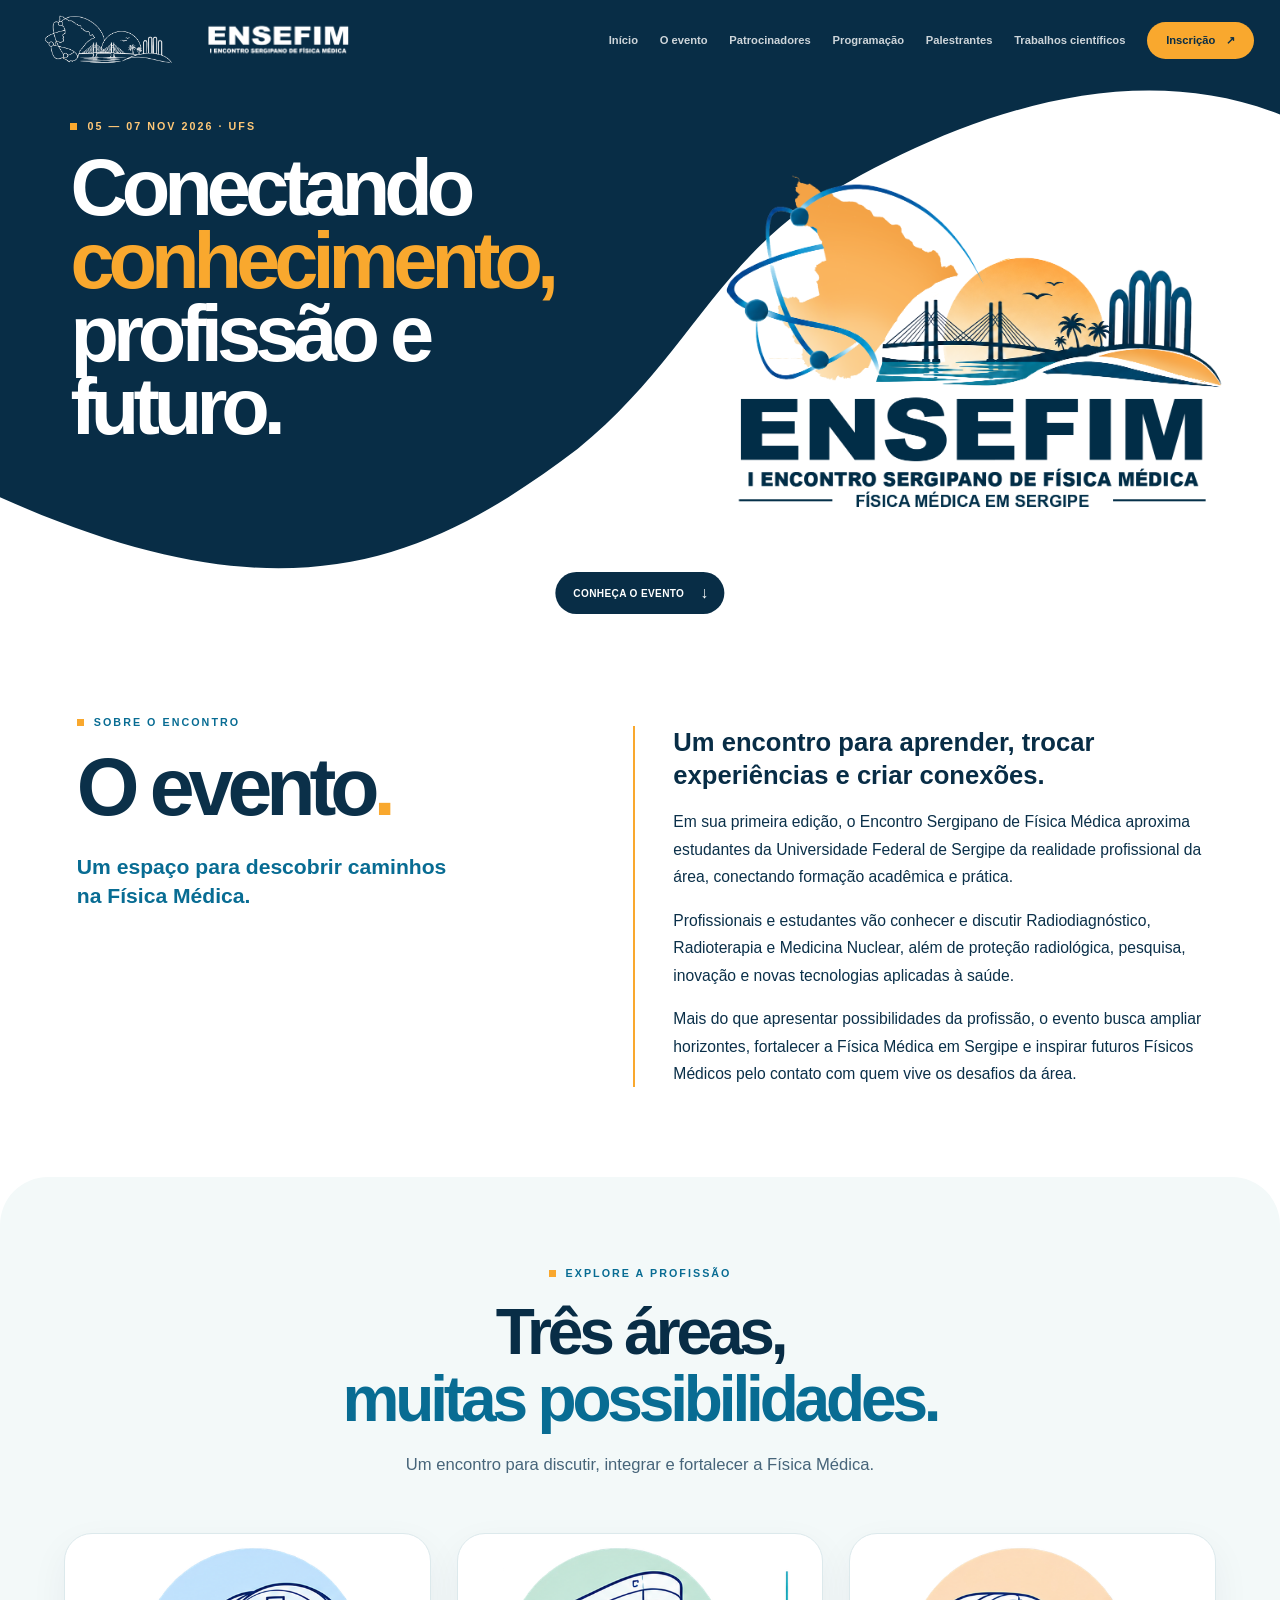
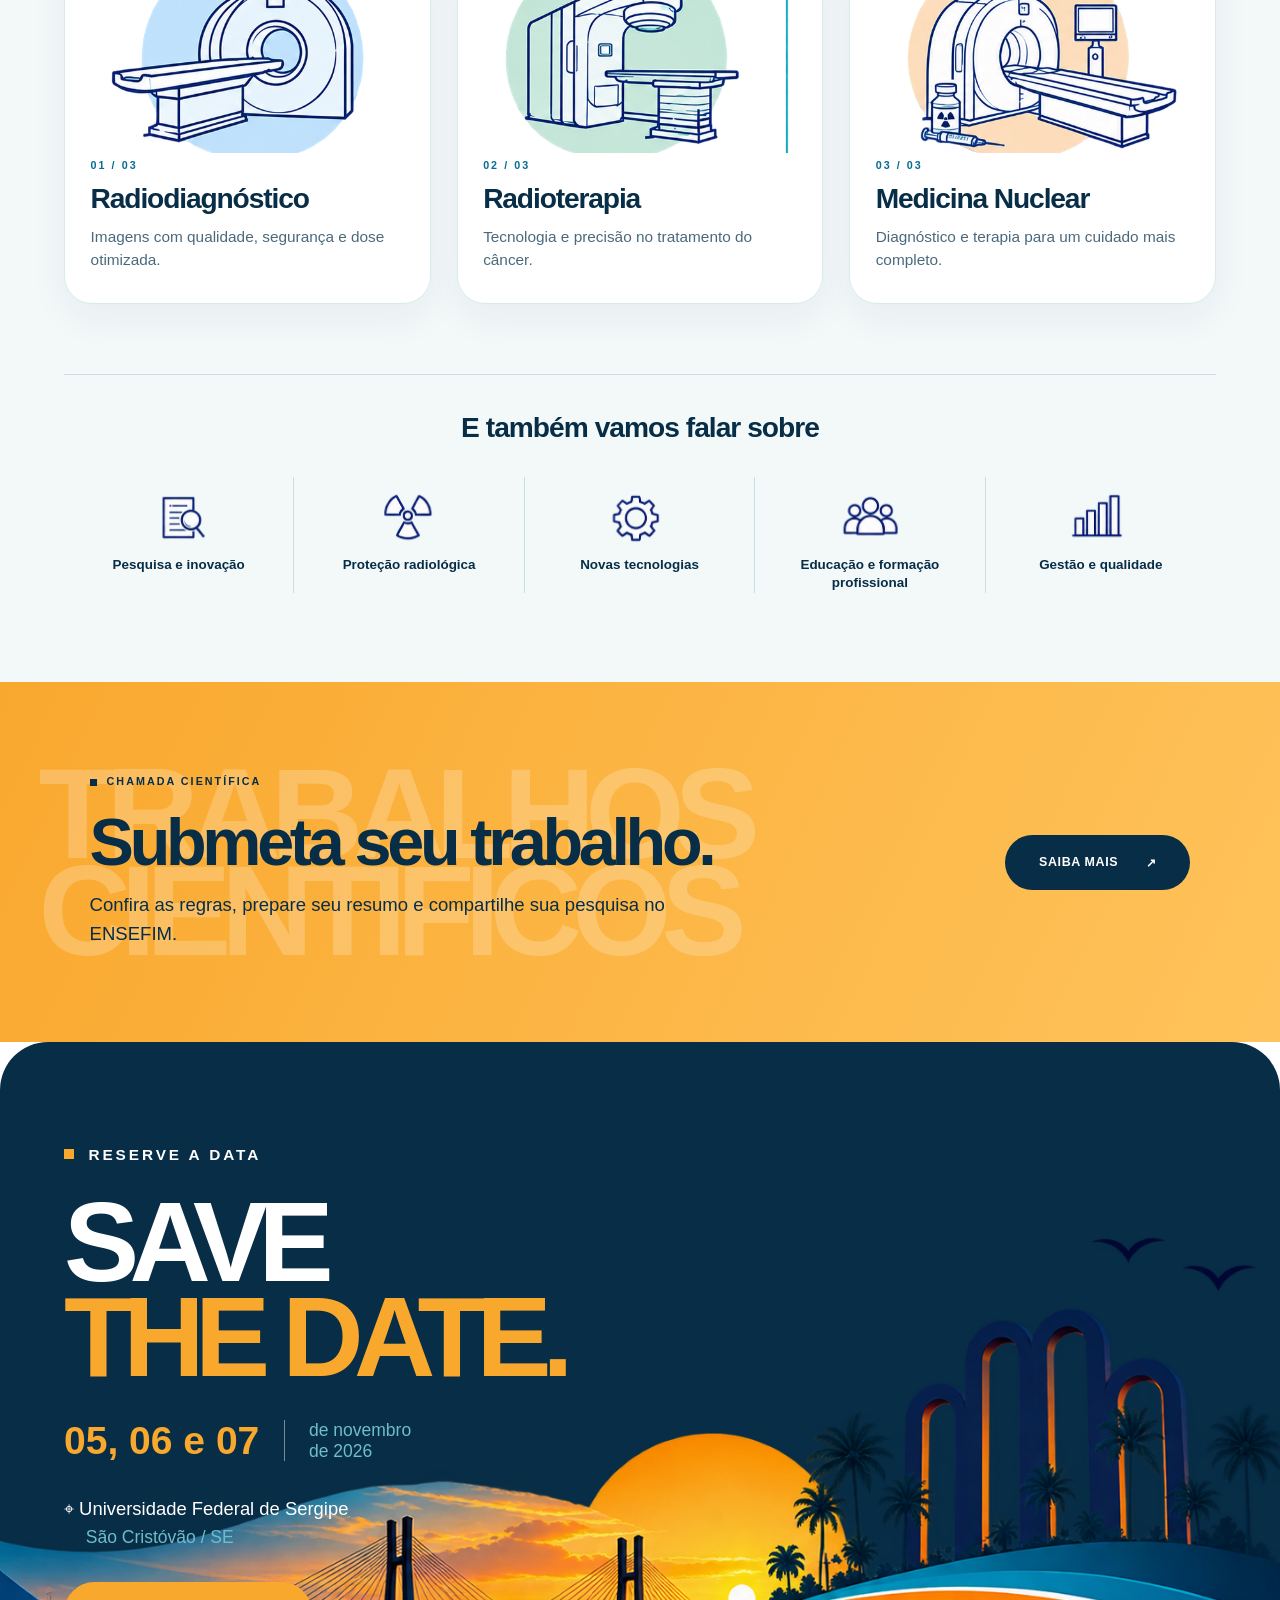
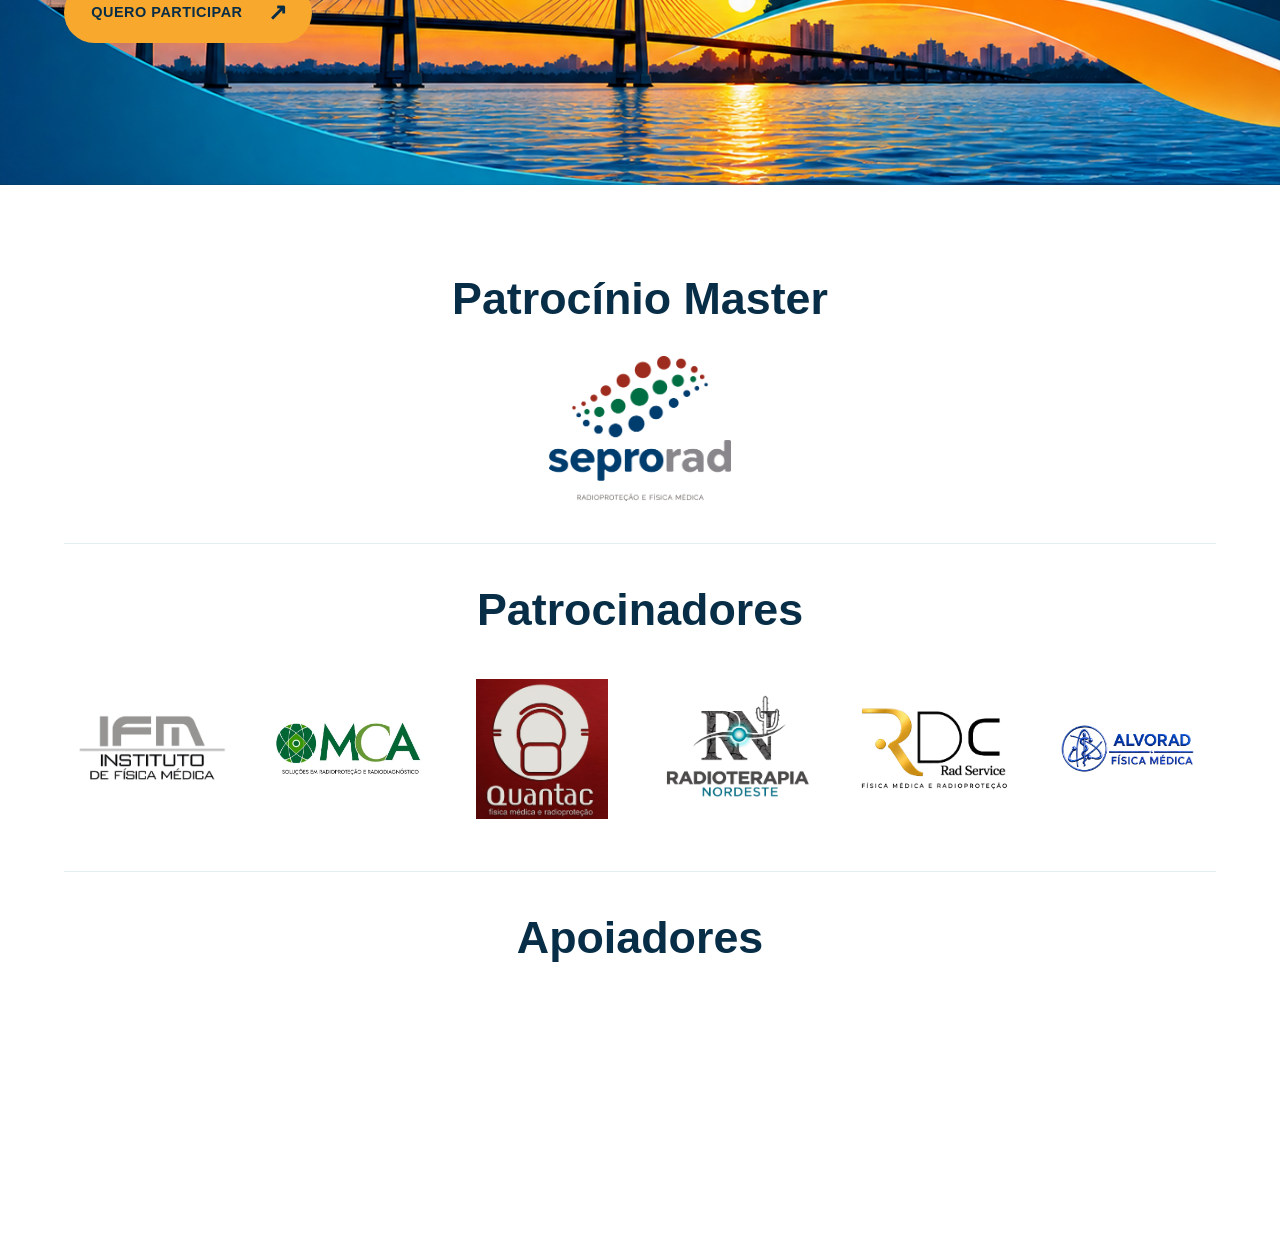
==== index.html @ 68a031a6 "Exibe os seis patrocinadores na mesma linha no desktop" ====
<!doctype html>
<html lang="pt-BR">
  <head>
    <meta charset="UTF-8" />
    <meta http-equiv="Content-Security-Policy" content="default-src 'none'; script-src 'self'; style-src 'self' https://fonts.googleapis.com; font-src https://fonts.gstatic.com; img-src 'self'; connect-src 'none'; frame-src 'none'; object-src 'none'; worker-src 'none'; base-uri 'none'; form-action 'none'; upgrade-insecure-requests" />
    <meta name="referrer" content="no-referrer" />
    <meta name="viewport" content="width=device-width, initial-scale=1.0" />
    <meta name="description" content="I Encontro Sergipano de Física Médica - 05, 06 e 07 de novembro de 2026, na Universidade Federal de Sergipe." />
    <title>ENSEFIM | Encontro Sergipano de Física Médica</title>
    <link rel="preconnect" href="https://fonts.googleapis.com" />
    <link rel="preconnect" href="https://fonts.gstatic.com" crossorigin />
    <link href="https://fonts.googleapis.com/css2?family=DM+Sans:wght@400;500;600;700&family=Syne:wght@600;700;800&display=swap" rel="stylesheet" />
    <link rel="stylesheet" href="styles.css?v=20261026-6" />
  </head>
  <body>
    <header class="site-header" id="inicio">
      <a class="brand" href="#inicio" aria-label="ENSEFIM - início">
        <img class="header-fine-line" src="assets/Em%20fine%20line.png" alt="Ilustração fine line do ENSEFIM" />
        <img class="brand-wordmark" src="assets/so%20a%20letra.png" alt="ENSEFIM" />
      </a>
      <button class="menu-toggle" type="button" aria-expanded="false" aria-controls="main-nav">
        <span></span><span></span>
        <b>Menu</b>
      </button>
      <nav class="main-nav" id="main-nav" aria-label="Navegação principal">
        <a class="active" href="#inicio">Início</a>
        <a href="#evento">O evento</a>
        <a href="#patrocinadores">Patrocinadores</a>
        <a href="programacao.html">Programação</a>
        <a href="palestrantes.html">Palestrantes</a>
        <a href="trabalhos.html">Trabalhos científicos</a>
        <a class="nav-cta" href="inscricao.html">Inscrição <span>↗</span></a>
      </nav>
    </header>

    <main>
      <section class="hero" aria-labelledby="hero-title">
        <svg class="hero-curve" viewBox="0 0 1440 800" preserveAspectRatio="none" aria-hidden="true"><path d="M1440 130 C1250 55 1040 150 900 240 C800 315 760 420 650 510 C480 640 320 710 0 565 L0 800 L1440 800 Z" /></svg>
        <svg class="hero-curve-mobile" viewBox="0 0 390 790" preserveAspectRatio="none" aria-hidden="true"><path d="M390 350 C300 375 270 460 150 490 C90 505 35 485 0 455 L0 790 L390 790 Z" /></svg>
        <div class="hero-copy">
          <p class="eyebrow"><span></span> 05 — 07 NOV 2026 · UFS</p>
          <h1 id="hero-title">Conectando<br /><em>conhecimento,</em><br />profissão e<br />futuro.</h1>
        </div>
        <div class="hero-art">
          <img class="event-logo" src="assets/ENSEFIM.png?v=20260924" alt="ENSEFIM - I Encontro Sergipano de Física Médica" />
        </div>
        <a class="button hero-button" href="#evento">Conheça o evento <span>↓</span></a>
      </section>

      <section class="event-section" id="evento" aria-labelledby="event-title">
        <div class="event-intro">
          <div class="event-heading">
            <p class="eyebrow eyebrow-dark"><span></span> Sobre o encontro</p>
            <h2 id="event-title">O evento<span class="title-dot">.</span></h2>
            <p class="section-kicker">Um espaço para descobrir caminhos na Física Médica.</p>
          </div>
          <div class="event-text">
            <p class="event-lead">Um encontro para aprender, trocar experiências e criar conexões.</p>
            <p>Em sua primeira edição, o Encontro Sergipano de Física Médica aproxima estudantes da Universidade Federal de Sergipe da realidade profissional da área, conectando formação acadêmica e prática.</p>
            <p>Profissionais e estudantes vão conhecer e discutir Radiodiagnóstico, Radioterapia e Medicina Nuclear, além de proteção radiológica, pesquisa, inovação e novas tecnologias aplicadas à saúde.</p>
            <p>Mais do que apresentar possibilidades da profissão, o evento busca ampliar horizontes, fortalecer a Física Médica em Sergipe e inspirar futuros Físicos Médicos pelo contato com quem vive os desafios da área.</p>
          </div>
        </div>
      </section>

      <section class="areas-section" aria-labelledby="areas-title">
        <div class="areas-inner">
          <div class="areas-heading">
            <p class="eyebrow eyebrow-dark"><span></span> Explore a profissão</p>
            <h2 id="areas-title">Três áreas,<br /><em>muitas possibilidades.</em></h2>
            <p>Um encontro para discutir, integrar e fortalecer a Física Médica.</p>
          </div>

          <div class="area-grid">
            <article class="area-card">
              <div class="area-illustration">
                <img class="area-sprite area-sprite-diagnostico" src="assets/areas-fisica-medica.png" alt="" aria-hidden="true" />
              </div>
              <span class="area-index">01 / 03</span>
              <h3>Radiodiagnóstico</h3>
              <p>Imagens com qualidade, segurança e dose otimizada.</p>
            </article>
            <article class="area-card">
              <div class="area-illustration">
                <img class="area-sprite area-sprite-radioterapia" src="assets/areas-fisica-medica.png" alt="" aria-hidden="true" />
              </div>
              <span class="area-index">02 / 03</span>
              <h3>Radioterapia</h3>
              <p>Tecnologia e precisão no tratamento do câncer.</p>
            </article>
            <article class="area-card">
              <div class="area-illustration">
                <img class="area-sprite area-sprite-nuclear" src="assets/areas-fisica-medica.png" alt="" aria-hidden="true" />
              </div>
              <span class="area-index">03 / 03</span>
              <h3>Medicina Nuclear</h3>
              <p>Diagnóstico e terapia para um cuidado mais completo.</p>
            </article>
          </div>

          <div class="topics">
            <h3>E também vamos falar sobre</h3>
            <div class="topic-grid">
              <div class="topic"><span class="topic-icon topic-icon-pesquisa" aria-hidden="true"></span><span>Pesquisa e inovação</span></div>
              <div class="topic"><span class="topic-icon topic-icon-protecao" aria-hidden="true"></span><span>Proteção radiológica</span></div>
              <div class="topic"><span class="topic-icon topic-icon-tecnologia" aria-hidden="true"></span><span>Novas tecnologias</span></div>
              <div class="topic"><span class="topic-icon topic-icon-educacao" aria-hidden="true"></span><span>Educação e formação profissional</span></div>
              <div class="topic"><span class="topic-icon topic-icon-gestao" aria-hidden="true"></span><span>Gestão e qualidade</span></div>
            </div>
          </div>
        </div>
      </section>
      <section class="scientific-callout" aria-labelledby="scientific-callout-title">
        <div class="scientific-callout-watermark" aria-hidden="true">Trabalhos<br />científicos</div>
        <div class="scientific-callout-copy">
          <p class="eyebrow scientific-callout-eyebrow"><span></span> Chamada científica</p>
          <h2 id="scientific-callout-title">Submeta seu trabalho.</h2>
          <p>Confira as regras, prepare seu resumo e compartilhe sua pesquisa no ENSEFIM.</p>
        </div>
        <a class="scientific-callout-button" href="trabalhos.html">Saiba mais <span aria-hidden="true">↗</span></a>
      </section>
      <section class="date-section" id="euvou" aria-labelledby="date-title">
        <div class="date-art" aria-hidden="true"></div>
        <div class="date-content">
          <p class="eyebrow"><span></span> Reserve a data</p>
          <h2 id="date-title">Save<br /><em>the date.</em></h2>
          <div class="date-detail"><strong>05, 06 e 07</strong><span>de novembro<br />de 2026</span></div>
          <p class="location">⌖ Universidade Federal de Sergipe<br /><small>São Cristóvão / SE</small></p>
          <a class="button button-orange" href="https://forms.gle/k4BXZEJYcxLFcaDc6" target="_blank" rel="noopener noreferrer" aria-label="Quero participar — abrir formulário de inscrição em nova aba">Quero participar <span aria-hidden="true">↗</span></a>
        </div>
      </section>

      <section class="visual-footer" aria-label="Paisagem de Sergipe do evento">
        <img src="assets/rodape.png" alt="Paisagem de Sergipe com ponte, água e monumentos" />
      </section>

      <section class="coming-section" id="proximas-areas" aria-labelledby="coming-title">
        <div>
          <p class="eyebrow eyebrow-dark"><span></span> Em breve</p>
          <h2 id="coming-title">Mais encontros<br /><em>estão a caminho.</em></h2>
        </div>
        <div class="coming-grid">
          <a href="#patrocinadores" class="coming-card"><span>02</span><strong>Patrocinadores</strong><i>↗</i></a>
          <a href="programacao.html" class="coming-card"><span>03</span><strong>Programação<br />completa</strong><i>↗</i></a>
          <a href="palestrantes.html" class="coming-card"><span>04</span><strong>Palestrantes<br />confirmados</strong><i>↗</i></a>
        </div>
      </section>
      <section class="sponsors-section" id="patrocinadores" aria-label="Patrocínio e apoio">
        <div class="sponsor-tier sponsor-tier-master">
          <h2>Patrocínio Master</h2>
          <div class="sponsor-logos sponsor-logos-master">
            <a class="sponsor-logo" href="https://www.seprorad.com.br/" target="_blank" rel="noopener noreferrer" aria-label="Seprorad — abrir site em nova aba"><img src="assets/patrocinadores/seprorad.png?v=20261026-2" alt="Seprorad" width="320" height="200" loading="lazy" /></a>
          </div>
        </div>
        <div class="sponsor-tier">
          <h2>Patrocinadores</h2>
          <div class="sponsor-logos sponsor-logos-patrons">
            <a class="sponsor-logo" href="https://www.instagram.com/ifm.med?srtk=MTR3N3ZzcHJ5NGJ1eQ==" target="_blank" rel="noopener noreferrer" aria-label="IFM — abrir Instagram em nova aba"><img src="assets/patrocinadores/ifm.png" alt="IFM — Instituto de Física Médica" width="240" height="160" loading="lazy" /></a>
            <div class="sponsor-logo"><img src="assets/patrocinadores/mca.png" alt="MCA — Soluções em Radioproteção e Radiodiagnóstico" width="240" height="160" loading="lazy" /></div>
            <a class="sponsor-logo" href="https://www.instagram.com/quantacfm/" target="_blank" rel="noopener noreferrer" aria-label="Quantac — abrir Instagram em nova aba"><img src="assets/patrocinadores/quantac.png" alt="Quantac" width="240" height="160" loading="lazy" /></a>
            <a class="sponsor-logo" href="https://www.instagram.com/radioterapianordeste?srtk=dHprbDB6ZDdiazZy" target="_blank" rel="noopener noreferrer" aria-label="Radioterapia Nordeste — abrir Instagram em nova aba"><img src="assets/patrocinadores/radioterapia-nordeste.png?v=20261026-2" alt="Radioterapia Nordeste" width="240" height="160" loading="lazy" /></a>
            <a class="sponsor-logo" href="https://www.instagram.com/rdc.radservice?srtk=bWdjZnBvYzg0eGVu" target="_blank" rel="noopener noreferrer" aria-label="RDC — abrir Instagram em nova aba"><img src="assets/patrocinadores/rdc.png?v=20261026-2" alt="RDC — Rad Service" width="240" height="160" loading="lazy" /></a>
            <a class="sponsor-logo" href="https://www.instagram.com/alvorad_qc?xtok=MWV6ZndqZHFvMXhncg==" target="_blank" rel="noopener noreferrer" aria-label="Alvorad — abrir Instagram em nova aba"><img src="assets/patrocinadores/alvorad.png" alt="Alvorad — Física Médica" width="240" height="160" loading="lazy" /></a>
          </div>
        </div>
        <div class="sponsor-tier">
          <h2>Apoiadores</h2>
          <div class="sponsor-logos sponsor-logos-supporters">
            <a class="sponsor-logo" href="https://www.instagram.com/becuries/?hl=pt" target="_blank" rel="noopener noreferrer" aria-label="Becuries — abrir Instagram em nova aba"><img src="assets/patrocinadores/becuries.png" alt="Becuries" width="240" height="160" loading="lazy" /></a>
            <a class="sponsor-logo" href="https://www.mrionline.com.br/" target="_blank" rel="noopener noreferrer" aria-label="MRI Online — abrir site em nova aba"><img src="assets/patrocinadores/mri-online.png" alt="MRI Online" width="240" height="160" loading="lazy" /></a>
            <a class="sponsor-logo" href="https://www.instagram.com/radiacaoparaleigos/" target="_blank" rel="noopener noreferrer" aria-label="Radiação para Leigos — abrir Instagram em nova aba"><img src="assets/patrocinadores/radiacao-para-leigos.png" alt="Radiação para Leigos" width="240" height="160" loading="lazy" /></a>
          </div>
        </div>
      </section>
    </main>

    <footer class="site-footer">
      <div class="footer-brand"><img class="footer-wordmark" src="assets/so%20a%20letra.png" alt="ENSEFIM" /><p>I Encontro Sergipano<br />de Física Médica</p></div>
      <img class="footer-fine-line" src="assets/Em%20fine%20line.png" alt="Ilustração fine line do ENSEFIM" />
      <p>UFS · São Cristóvão, SE<br />05 — 07 novembro 2026</p>
      <a href="#inicio" class="back-top">Voltar ao topo ↑</a>
    </footer>
    <script src="script.js?v=20261026-1"></script>
  </body>
</html>
---- styles.css ----
:root {
  --navy: #082d46;
  --navy-deep: #05283f;
  --blue: #086c93;
  --cyan: #6ebdca;
  --orange: #f9a82e;
  --ink: #0b3049;
  --display: 'Syne', sans-serif;
  --body: 'DM Sans', sans-serif;
}

* { box-sizing: border-box; }
html { scroll-behavior: smooth; }
body { margin: 0; overflow-x: hidden; color: var(--ink); background: #fff; font-family: var(--body); }
a { color: inherit; text-decoration: none; }
button { font: inherit; }

.site-header {
  align-items: center;
  background: var(--navy);
  color: #fff;
  display: flex;
  height: 80px;
  justify-content: space-between;
  padding: 0 clamp(16px, 2vw, 36px);
  position: absolute;
  top: 0;
  width: 100%;
  z-index: 10;
}
.brand { align-items: center; display: flex; flex: none; gap: 16px; }
.header-fine-line { display: block; max-height: 57px; object-fit: contain; width: clamp(110px, 17vw, 160px); }
.brand-wordmark { display: block; filter: brightness(0) invert(1); height: auto; width: clamp(125px, 16vw, 155px); }
.main-nav { align-items: center; display: flex; gap: clamp(12px, 1.7vw, 26px); }
.main-nav a { color: rgba(255,255,255,.8); font-size: .7rem; font-weight: 700; white-space: nowrap; }
.main-nav a:hover, .main-nav a.active { color: #fff; }
.main-nav .nav-cta { background: var(--orange); border-radius: 40px; color: var(--navy); padding: 12px 19px; }
.nav-cta span { margin-left: 8px; }
.menu-toggle { display: none; }

.hero {
  background: var(--navy);
  color: #fff;
  height: clamp(540px, 55vw, 760px);
  overflow: hidden;
  padding: 120px clamp(36px, 5.5vw, 100px) 0;
  position: relative;
}
.hero-curve, .hero-curve-mobile {
  color: #fff;
  height: 100%;
  inset: 0;
  pointer-events: none;
  position: absolute;
  width: 100%;
  z-index: 1;
}
.hero-curve path, .hero-curve-mobile path { fill: currentColor; }
.hero-curve-mobile { display: none; }
.hero-copy { max-width: 60%; position: relative; z-index: 3; }
.eyebrow {
  align-items: center;
  color: #ffc877;
  display: flex;
  font-size: .67rem;
  font-weight: 700;
  gap: 10px;
  letter-spacing: .19em;
  line-height: 1.25;
  margin: 0;
  text-transform: uppercase;
}
.eyebrow span { background: var(--orange); flex: none; height: 7px; width: 7px; }
.hero h1 {
  font-family: var(--display);
  font-size: clamp(3.25rem, 6.2vw, 6rem);
  font-weight: 700;
  letter-spacing: -.075em;
  line-height: .92;
  margin: 18px 0 0;
  white-space: nowrap;
}
.hero h1 em, .date-content h2 em { color: var(--orange); font-style: normal; }
.hero-art { position: absolute; right: 2%; top: 15%; width: min(44vw, 760px); z-index: 2; }
.event-logo { display: block; height: auto; width: 100%; }
.button {
  align-items: center;
  border-radius: 50px;
  display: inline-flex;
  font-size: .76rem;
  font-weight: 700;
  gap: 24px;
  letter-spacing: .035em;
  padding: 16px 20px 16px 24px;
  text-transform: uppercase;
  transition: transform .2s, background .2s;
  white-space: nowrap;
}
.button span { font-size: 1rem; line-height: 1; }
.button:hover { transform: translateY(-3px); }
.hero-button {
  background: var(--navy);
  bottom: clamp(55px, 6vw, 78px);
  color: #fff;
  left: 50%;
  position: absolute;
  transform: translateX(-50%);
  z-index: 4;
}
.hero-button:hover { transform: translate(-50%, -3px); }

.event-section {
  background: #fff;
  display: grid;
  gap: clamp(40px, 5vw, 75px);
  grid-template-columns: minmax(245px, 36%) minmax(0, 1fr);
  height: 265px;
  margin-top: -60px;
  overflow: visible;
  padding: 20px clamp(24px, 3vw, 60px) 0 clamp(24px, 6.7vw, 110px);
  position: relative;
  z-index: 2;
}
.section-number, .section-decoration { display: none; }
.section-intro, .event-text { position: relative; z-index: 2; }
.eyebrow-dark { color: var(--blue); }
.event-section h2 {
  font-family: var(--display);
  font-size: clamp(3rem, 5.3vw, 5.2rem);
  font-weight: 600;
  letter-spacing: -.075em;
  line-height: 1;
  margin: 26px 0 21px;
  white-space: nowrap;
}
.section-kicker { color: var(--blue); font-size: 1rem; font-weight: 600; line-height: 1.2; margin: 0; }
.event-text { font-size: .875rem; line-height: 1.6; }
.event-text p { margin: 0 0 18px; }
.event-wave {
  height: 350px;
  left: 0;
  pointer-events: none;
  position: absolute;
  top: 100%;
  width: 100%;
  z-index: 0;
}
.event-wave path { fill: #fff; }

.date-section {
  background: var(--navy);
  color: #fff;
  height: 755px;
  overflow: hidden;
  position: relative;
  z-index: 1;
}
.date-art {
  background: url('assets/rodape.png') center bottom / 100% auto no-repeat;
  inset: 0;
  pointer-events: none;
  position: absolute;
  z-index: 0;
}
.date-content { padding: 200px 0 0 clamp(24px, 2.7vw, 50px); position: relative; z-index: 1; }
.date-content .eyebrow { color: #fff; }
.date-content h2 {
  font-family: var(--display);
  font-size: clamp(4.3rem, 8.8vw, 8rem);
  font-weight: 700;
  letter-spacing: -.085em;
  line-height: .84;
  margin: 22px 0 35px;
  text-transform: uppercase;
}
.date-detail { align-items: center; display: flex; gap: 17px; }
.date-detail strong { color: var(--orange); font-family: var(--display); font-size: 1.7rem; line-height: 1; }
.date-detail span { border-left: 1px solid rgba(255,255,255,.45); color: var(--cyan); font-size: .76rem; line-height: 1.15; padding-left: 17px; }
.location { font-size: .8rem; line-height: 1.5; margin: 24px 0 22px; }
.location small { color: var(--cyan); font-size: .76rem; padding-left: 15px; }
.button-orange { background: var(--orange); color: var(--navy); font-size: .7rem; padding: 15px 19px 15px 22px; }
.visual-footer, .coming-section, .site-footer { display: none; }
#patrocinadores { display: block; padding: 64px clamp(24px, 5vw, 80px); scroll-margin-top: 90px; }
#patrocinadores h2 { color: var(--navy); font-family: var(--display); font-size: clamp(1.6rem, 4vw, 2.8rem); margin: 0; }
.sponsors-section { background: #fff; text-align: center; }
.sponsor-tier { max-width: 1200px; margin: 0 auto; padding: 40px 0; }
.sponsor-tier + .sponsor-tier { border-top: 1px solid #e2eef0; }
.sponsor-logos { display: flex; flex-wrap: wrap; align-items: center; justify-content: center; gap: 24px 32px; margin-top: 32px; }
.sponsor-logo { display: flex; align-items: center; justify-content: center; width: 190px; min-height: 150px; padding: 12px; border-radius: 12px; }
a.sponsor-logo { transition: transform .2s ease, box-shadow .2s ease; }
a.sponsor-logo:hover { transform: translateY(-4px); box-shadow: 0 8px 28px rgba(0, 59, 88, .1); }
a.sponsor-logo:focus-visible { outline: 3px solid var(--orange); outline-offset: 5px; }
.sponsor-logo img { display: block; width: auto; height: auto; max-width: 100%; max-height: 140px; object-fit: contain; }
.sponsor-logos-patrons { display: grid; grid-template-columns: repeat(6, minmax(0, 1fr)); gap: 20px; }
.sponsor-logos-patrons .sponsor-logo { width: 100%; }
@media (min-width: 601px) and (max-width: 900px) {
  .sponsor-logos-patrons { grid-template-columns: repeat(3, minmax(0, 1fr)); }
}
.sponsor-tier-master { padding: 24px 0 30px; }
.sponsor-logos-master { margin-top: 20px; }
.sponsor-logos-master .sponsor-logo { width: 220px; min-height: 120px; }
.sponsor-logos-master img { max-height: 145px; }
@media (max-width: 600px) {
  .sponsor-tier { padding: 30px 0; }
  .sponsor-logos { gap: 20px 16px; margin-top: 24px; }
  .sponsor-logos-patrons { grid-template-columns: repeat(2, minmax(0, 1fr)); }
  .sponsor-logo { width: calc(50% - 8px); min-height: 110px; padding: 8px; }
  .sponsor-logo img { max-height: 110px; }
  .sponsor-logos-master .sponsor-logo { width: min(100%, 200px); }
  .sponsor-logos-master img { max-height: 130px; }
}

@media (max-width: 820px) {
  .site-header { height: 74px; padding: 0 24px; }
  .header-fine-line { display: none; }
  .brand-wordmark { width: 150px; }
  .menu-toggle {
    align-items: center;
    background: none;
    border: 0;
    color: #fff;
    display: flex;
    flex-direction: column;
    font-size: .62rem;
    gap: 3px;
    letter-spacing: .1em;
    text-transform: uppercase;
  }
  .menu-toggle span { background: #fff; height: 2px; width: 21px; }
  .main-nav {
    background: var(--navy);
    display: none;
    flex-direction: column;
    gap: 25px;
    left: 0;
    padding: 30px 24px 35px;
    position: absolute;
    top: 74px;
    width: 100%;
  }
  .main-nav.is-open { display: flex; }
  .hero { height: 620px; padding: 125px 5vw 0; }
  .hero h1 { font-size: clamp(2.8rem, 6.7vw, 4.8rem); }
  .hero-art { top: 25%; width: 47%; }
  .event-section {
    display: block;
    height: auto;
    margin-top: -35px;
    padding: 55px 24px 90px;
  }
  .event-text { font-size: .94rem; line-height: 1.6; margin-top: 35px; }
  .event-wave { display: none; }
  .date-section { height: 760px; }
  .date-content { padding: 70px 24px 0; }
  .date-content h2 { font-size: clamp(4.2rem, 11vw, 6rem); }
  .date-art { background-size: auto 60%; }
}

@media (max-width: 600px) {
  .hero { height: 790px; padding: 115px 24px 0; }
  .hero-curve { display: none; }
  .hero-curve-mobile { display: block; }
  .hero-copy { max-width: 100%; }
  .hero h1 { font-size: clamp(2.35rem, 9vw, 3.6rem); white-space: normal; }
  .hero-art {
    left: 0;
    right: 0;
    top: 55%;
    transform: scale(.8);
    transform-origin: center top;
    width: 100%;
  }
  .event-logo { margin: auto; width: 75vw; }
  .hero-button { bottom: 32px; }
  .event-section { padding-top: 55px; }
  .event-section h2 { white-space: normal; }
  .date-section { height: 720px; }
  .date-art { background-size: auto 48%; }
  .date-content h2 { font-size: clamp(4rem, 17vw, 6rem); }
}
.hero-button {
  bottom: clamp(68px, 8.8vw, 90px);
  font-size: .63rem;
  gap: 16px;
  padding: 13px 16px 13px 18px;
}
.button-orange {
  font-size: .63rem;
  gap: 18px;
  padding: 13px 17px 13px 19px;
}
@media (max-width: 600px) {
  .hero-button { bottom: 32px; }
}
/* Keep the final landscape and white wave proportional on wide screens. */
@media (min-width: 821px) {
  .event-wave { height: 39.3vw; }
  .date-section { height: max(755px, 84.7vw); }
}
@media (min-width: 821px) {
  .date-content { padding-top: 22.45vw; padding-left: 2.7vw; }
  .date-content .eyebrow { font-size: 1.2vw; gap: 1.12vw; }
  .date-content .eyebrow span { height: .79vw; width: .79vw; }
  .date-content h2 { font-size: 8.8vw; margin: 2.47vw 0 3.93vw; }
  .date-detail { gap: 1.9vw; }
  .date-detail strong { font-size: 3.05vw; }
  .date-detail span { font-size: 1.37vw; padding-left: 1.9vw; }
  .location { font-size: 1.44vw; margin: 2.7vw 0 2.47vw; }
  .location small { font-size: 1.37vw; padding-left: 1.7vw; }
  .button-orange { font-size: 1.13vw; gap: 2.02vw; padding: 1.46vw 1.91vw 1.46vw 2.13vw; }
  .button-orange span { font-size: 1.8vw; }
}
@media (min-width: 821px) {
  .date-content { padding-top: calc(20.8vw + 15px); }
  .date-content h2 { margin-bottom: calc(32px + .3vw); }
}
/* O encontro: texto compacto, ilustrações originais e temas do evento. */
.event-section {
  display: block;
  height: auto;
  margin-top: -65px;
  padding: clamp(72px, 6vw, 90px) clamp(24px, 6vw, 100px) clamp(70px, 7vw, 110px);
}
.event-intro {
  align-items: start;
  display: grid;
  gap: clamp(36px, 7vw, 120px);
  grid-template-columns: minmax(0, .9fr) minmax(0, 1.1fr);
  margin: 0 auto;
  max-width: 1320px;
}
.event-heading h2 {
  font-size: clamp(3.7rem, 6.3vw, 6.4rem);
  line-height: .95;
  margin: 20px 0 26px;
  white-space: normal;
}
.title-dot { color: var(--orange); }
.section-kicker {
  font-size: clamp(1.1rem, 1.65vw, 1.55rem);
  line-height: 1.4;
  max-width: 390px;
}
.event-text {
  border-left: 2px solid var(--orange);
  font-size: clamp(.98rem, 1.2vw, 1.12rem);
  line-height: 1.75;
  margin: 10px 0 0;
  padding-left: clamp(22px, 3vw, 44px);
}
.event-text p { margin: 0 0 16px; }
.event-text p:last-child { margin-bottom: 0; }
.event-lead {
  color: var(--navy);
  font-family: var(--display);
  font-size: clamp(1.3rem, 2vw, 1.9rem);
  font-weight: 700;
  line-height: 1.3;
}
.event-wave { display: none; }

.areas-section {
  background: #f3f9f9;
  border-radius: 48px 48px 0 0;
  padding: clamp(70px, 7vw, 110px) clamp(20px, 5vw, 80px) clamp(76px, 7vw, 110px);
  position: relative;
}
.areas-inner { margin: 0 auto; max-width: 1360px; }
.areas-heading { margin: 0 auto 54px; max-width: 920px; text-align: center; }
.areas-heading .eyebrow { justify-content: center; }
.areas-heading h2 {
  color: var(--navy);
  font-family: var(--display);
  font-size: clamp(2.6rem, 5vw, 5rem);
  font-weight: 700;
  letter-spacing: -.065em;
  line-height: 1.04;
  margin: 19px 0 20px;
}
.areas-heading h2 em { color: var(--blue); font-style: normal; }
.areas-heading > p:last-child {
  color: #47657a;
  font-size: clamp(.95rem, 1.3vw, 1.15rem);
  line-height: 1.6;
  margin: 0;
}
.area-grid { display: grid; gap: clamp(16px, 2vw, 28px); grid-template-columns: repeat(3, minmax(0, 1fr)); }
.area-card {
  background: #fff;
  border: 1px solid #dce9ec;
  border-radius: 28px;
  box-shadow: 0 14px 38px rgba(8, 45, 70, .055);
  min-width: 0;
  overflow: hidden;
  padding: 10px clamp(18px, 2vw, 30px) 32px;
}
.area-illustration { aspect-ratio: 1.5; overflow: hidden; position: relative; width: 100%; }
.area-sprite { display: block; height: auto; max-width: none; position: absolute; top: -54%; width: 330%; }
.area-sprite-diagnostico { left: 0; }
.area-sprite-radioterapia { left: -120%; }
.area-sprite-nuclear { left: -225%; }
.area-index { color: var(--blue); display: block; font-size: .67rem; font-weight: 700; letter-spacing: .19em; margin: 6px 0 12px; }
.area-card h3 {
  color: var(--navy);
  font-family: var(--display);
  font-size: clamp(1.4rem, 2.2vw, 2rem);
  letter-spacing: -.04em;
  line-height: 1.15;
  margin: 0 0 10px;
}
.area-card p { color: #4b697d; font-size: .96rem; line-height: 1.5; margin: 0; }

.topics { border-top: 1px solid #c9dee2; margin-top: 70px; padding-top: 37px; }
.topics h3 {
  color: var(--navy);
  font-family: var(--display);
  font-size: clamp(1.35rem, 2.2vw, 2rem);
  letter-spacing: -.035em;
  margin: 0 0 33px;
  text-align: center;
}
.topic-grid { display: grid; grid-template-columns: repeat(5, minmax(0, 1fr)); }
.topic {
  align-items: center;
  border-right: 1px solid #c9dee2;
  color: var(--navy);
  display: flex;
  flex-direction: column;
  font-size: .84rem;
  font-weight: 700;
  gap: 10px;
  line-height: 1.35;
  min-width: 0;
  padding: 4px 12px 0;
  text-align: center;
}
.topic:last-child { border-right: 0; }
.topic-icon {
  background-image: url('assets/areas-fisica-medica.png');
  background-repeat: no-repeat;
  background-size: 800px auto;
  display: block;
  flex: none;
  height: 65px;
  width: 84px;
}
.topic-icon-pesquisa { background-position: -46px -360px; }
.topic-icon-protecao { background-position: -192px -360px; }
.topic-icon-tecnologia { background-position: -340px -360px; }
.topic-icon-educacao {
  background-position: -491px -360px;
  height: 55px;
  margin-bottom: 10px;
}
.topic-icon-gestao { background-position: -632px -360px; }

.date-section { border-radius: 48px 48px 0 0; height: clamp(660px, 58vw, 850px); }
.date-content { padding: clamp(80px, 8vw, 135px) 0 0 clamp(24px, 5vw, 80px); }

@media (max-width: 900px) {
  .event-intro { gap: 30px; grid-template-columns: 1fr; }
  .event-text { margin-top: 0; }
  .date-section { height: 700px; }
  .date-content { padding: 80px 24px 0; }
}
@media (max-width: 760px) {
  .event-section { margin-top: -30px; padding: 65px 24px 85px; }
  .areas-section { border-radius: 30px 30px 0 0; padding: 70px 20px 78px; }
  .areas-heading { margin-bottom: 38px; }
  .area-grid { grid-template-columns: 1fr; margin: 0 auto; max-width: 480px; }
  .area-card { padding: 12px 24px 28px; }
  .area-card h3 { font-size: 1.75rem; }
  .topics { margin-top: 58px; }
  .topic-grid { gap: 22px 0; grid-template-columns: repeat(2, minmax(0, 1fr)); }
  .topic { border-right: 0; padding: 0 10px; }
  .topic:last-child { grid-column: 1 / -1; }
  .date-section { border-radius: 30px 30px 0 0; }
}
@media (max-width: 600px) {
  .event-heading h2 { font-size: clamp(3.4rem, 14vw, 4.8rem); }
  .event-text { padding-left: 20px; }
  .area-card p { font-size: .92rem; }
  .date-content { padding-top: 70px; }
}
/* Página de inscrição */
.registration-page { background: #f5f9f9; }
.registration-page .site-header { position: relative; }
.registration-hero {
  background: var(--navy);
  color: #fff;
  overflow: hidden;
  padding: clamp(72px, 7vw, 115px) clamp(24px, 6vw, 100px) clamp(100px, 10vw, 155px);
  position: relative;
}
.registration-hero::after {
  background: #f5f9f9;
  border-radius: 50% 50% 0 0;
  bottom: -80px;
  content: '';
  height: 125px;
  left: -5%;
  position: absolute;
  width: 110%;
}
.registration-hero-inner {
  align-items: center;
  display: grid;
  gap: clamp(20px, 4vw, 65px);
  grid-template-columns: minmax(0, 1.15fr) minmax(320px, .85fr);
  margin: 0 auto;
  max-width: 1300px;
}
.registration-hero h1 {
  font-family: var(--display);
  font-size: clamp(3.8rem, 7vw, 7rem);
  letter-spacing: -.075em;
  line-height: .98;
  margin: 25px 0;
}
.registration-hero h1 em { color: var(--orange); font-style: normal; }
.registration-hero-copy {
  color: #d3e4e8;
  font-size: clamp(1rem, 1.5vw, 1.22rem);
  line-height: 1.6;
  margin: 0;
  max-width: 580px;
}
.registration-hero-art {
  align-items: center;
  display: flex;
  flex-direction: column;
  justify-content: center;
  margin-left: auto;
  max-width: 590px;
  width: 100%;
}
.registration-hero-art img { display: block; height: auto; }
.registration-fine-line { max-width: none; width: 122%; }
.registration-wordmark {
  filter: brightness(0) invert(1);
  margin-top: -12px;
  transform: translateX(1.3%);
  width: 78%;
}
.registration-content {
  margin: 0 auto;
  max-width: 1320px;
  padding: 20px clamp(20px, 5vw, 70px) 100px;
  position: relative;
}
.registration-layout {
  align-items: start;
  display: grid;
  gap: clamp(24px, 3vw, 44px);
  grid-template-columns: minmax(0, 1.6fr) minmax(280px, .8fr);
}
.registration-panel,
.registration-aside {
  background: #fff;
  border: 1px solid #dce9ec;
  border-radius: 28px;
  box-shadow: 0 14px 38px rgba(8, 45, 70, .055);
}
.registration-panel { padding: clamp(28px, 4vw, 58px); }
.registration-panel h2 {
  color: var(--navy);
  font-family: var(--display);
  font-size: clamp(3.1rem, 5vw, 5.3rem);
  letter-spacing: -.07em;
  line-height: 1;
  margin: 20px 0 24px;
}
.registration-panel > p:not(.eyebrow) { color: #47657a; font-size: 1rem; line-height: 1.7; margin: 0 0 32px; }
.registration-steps { border-top: 1px solid #dce9ec; margin: 0 0 36px; }
.registration-steps > div {
  align-items: start;
  border-bottom: 1px solid #dce9ec;
  display: grid;
  gap: 18px;
  grid-template-columns: 38px 1fr;
  padding: 17px 0;
}
.registration-steps span { color: var(--blue); font-family: var(--display); font-size: 1.1rem; font-weight: 700; }
.registration-steps p { color: var(--navy); line-height: 1.5; margin: 0; }
.registration-action { background: #eaf5f4; border-radius: 22px; padding: clamp(22px, 3vw, 34px); }
.registration-badge {
  background: #d8e9e8;
  border-radius: 40px;
  color: var(--blue);
  display: inline-block;
  font-size: .65rem;
  font-weight: 700;
  letter-spacing: .13em;
  padding: 9px 14px;
  text-transform: uppercase;
}
.registration-action h3 {
  color: var(--navy);
  font-family: var(--display);
  font-size: clamp(1.45rem, 2.3vw, 2rem);
  letter-spacing: -.04em;
  line-height: 1.2;
  margin: 18px 0 10px;
}
.registration-action p { color: #47657a; line-height: 1.6; margin: 0 0 22px; }
.registration-button {
  align-items: center;
  background: var(--orange);
  border-radius: 50px;
  color: var(--navy);
  display: inline-flex;
  font-size: .78rem;
  font-weight: 700;
  gap: 20px;
  justify-content: center;
  letter-spacing: .03em;
  min-height: 50px;
  padding: 14px 22px;
  text-transform: uppercase;
}
.registration-button:hover { background: #ffc061; }
.registration-button-disabled { background: #cbd9db; color: #4b697d; cursor: default; }
.registration-aside { padding: clamp(28px, 3vw, 42px); }
.registration-detail { border-bottom: 1px solid #dce9ec; padding: 0 0 27px; margin-bottom: 27px; }
.registration-detail-label {
  color: var(--blue);
  display: block;
  font-size: .66rem;
  font-weight: 700;
  letter-spacing: .18em;
  margin-bottom: 10px;
  text-transform: uppercase;
}
.registration-detail strong {
  color: var(--navy);
  display: block;
  font-family: var(--display);
  font-size: clamp(1.2rem, 2vw, 1.8rem);
  line-height: 1.25;
}
.registration-detail p { color: #47657a; line-height: 1.5; margin: 8px 0 0; }
.registration-aside > img { display: block; height: auto; margin: 28px auto 0; max-width: 230px; width: 75%; }
.registration-back { color: var(--blue); display: inline-block; font-size: .82rem; font-weight: 700; margin-top: 34px; }
.registration-back:hover { text-decoration: underline; }

@media (max-width: 820px) {
  .registration-hero-inner { grid-template-columns: 1fr; }
  .registration-hero-art { display: none; }
  .registration-layout { grid-template-columns: 1fr; }
}
@media (max-width: 600px) {
  .registration-hero { padding: 78px 24px 100px; }
  .registration-hero h1 { font-size: clamp(3.4rem, 13vw, 5rem); }
  .registration-content { padding: 16px 18px 75px; }
  .registration-panel, .registration-aside { border-radius: 22px; }
  .registration-panel { padding: 26px 22px; }
}
/* Chamada para trabalhos científicos na página inicial */
.scientific-callout {
  align-items: center;
  background: linear-gradient(115deg, #f9a82e 0%, #ffc35b 100%);
  color: var(--navy);
  display: grid;
  gap: clamp(28px, 5vw, 80px);
  grid-template-columns: minmax(0, 1fr) auto;
  min-height: 360px;
  overflow: hidden;
  padding: clamp(58px, 7vw, 105px) clamp(24px, 7vw, 120px);
  position: relative;
}
.scientific-callout-watermark {
  color: rgba(255,255,255,.22);
  font-family: var(--display);
  font-size: clamp(4.8rem, 10vw, 10rem);
  font-weight: 700;
  left: clamp(12px, 3vw, 50px);
  letter-spacing: -.08em;
  line-height: .76;
  pointer-events: none;
  position: absolute;
  text-transform: uppercase;
  top: 50%;
  transform: translateY(-50%);
}
.scientific-callout-copy { max-width: 760px; position: relative; z-index: 1; }
.scientific-callout-eyebrow { color: var(--navy); }
.scientific-callout-eyebrow span { background: var(--navy); }
.scientific-callout h2 {
  font-family: var(--display);
  font-size: clamp(2.8rem, 5.2vw, 5.4rem);
  letter-spacing: -.065em;
  line-height: 1;
  margin: 20px 0 16px;
}
.scientific-callout-copy > p:last-child {
  font-size: clamp(1rem, 1.45vw, 1.25rem);
  line-height: 1.55;
  margin: 0;
  max-width: 620px;
}
.scientific-callout-button {
  align-items: center;
  background: var(--navy);
  border-radius: 60px;
  color: #fff;
  display: inline-flex;
  flex: none;
  font-size: .78rem;
  font-weight: 700;
  gap: 28px;
  justify-content: center;
  letter-spacing: .05em;
  min-width: 185px;
  padding: 20px 25px;
  position: relative;
  text-transform: uppercase;
  transition: transform .2s, background .2s;
  z-index: 1;
}
.scientific-callout-button:hover { background: #0c405f; transform: translateY(-3px); }

/* Página de trabalhos científicos */
.scientific-page { background: #f6f8f5; }
.scientific-page .site-header { position: relative; }
.scientific-hero {
  align-items: center;
  background: linear-gradient(125deg, #f9a82e 0%, #ffc45e 100%);
  color: var(--navy);
  display: grid;
  gap: clamp(30px, 5vw, 90px);
  grid-template-columns: minmax(0, 1.1fr) minmax(330px, .9fr);
  min-height: 570px;
  overflow: hidden;
  padding: clamp(70px, 7vw, 110px) clamp(24px, 7vw, 120px) clamp(105px, 10vw, 155px);
  position: relative;
}
.scientific-hero::after {
  background: #f6f8f5;
  border-radius: 50% 50% 0 0;
  bottom: -75px;
  content: '';
  height: 120px;
  left: -5%;
  position: absolute;
  width: 110%;
}
.scientific-eyebrow { color: var(--navy); }
.scientific-eyebrow span { background: var(--navy); }
.scientific-hero-copy { position: relative; z-index: 1; }
.scientific-hero h1 {
  font-family: var(--display);
  font-size: clamp(4rem, 7vw, 7.2rem);
  letter-spacing: -.08em;
  line-height: .88;
  margin: 27px 0 30px;
}
.scientific-hero h1 em { color: #fff; font-style: normal; }
.scientific-hero-copy > p:last-child {
  font-size: clamp(1rem, 1.5vw, 1.25rem);
  line-height: 1.6;
  margin: 0;
  max-width: 610px;
}
.scientific-hero-mark {
  color: rgba(8,45,70,.14);
  display: flex;
  flex-direction: column;
  font-family: var(--display);
  font-size: clamp(3.4rem, 6vw, 6.8rem);
  font-weight: 700;
  letter-spacing: -.08em;
  line-height: .75;
  text-align: right;
  text-transform: uppercase;
}
.scientific-hero-mark strong { color: var(--navy); font-size: .63em; line-height: 1; }
.scientific-hero-mark small { color: var(--navy); font-family: var(--body); font-size: .12em; letter-spacing: .22em; margin-top: 28px; }

.scientific-content {
  margin: 0 auto;
  max-width: 1400px;
  padding: 25px clamp(20px, 6vw, 90px) 105px;
}
.scientific-intro {
  align-items: end;
  display: grid;
  gap: clamp(35px, 7vw, 115px);
  grid-template-columns: minmax(0, 1fr) minmax(330px, .72fr);
  margin-bottom: 65px;
}
.scientific-intro h2 {
  color: var(--navy);
  font-family: var(--display);
  font-size: clamp(3.3rem, 5.7vw, 6rem);
  letter-spacing: -.07em;
  line-height: .92;
  margin: 24px 0 0;
}
.scientific-intro h2 em { color: var(--orange); font-style: normal; }
.submission-status {
  background: var(--navy);
  border-radius: 26px;
  color: #fff;
  padding: clamp(25px, 3vw, 40px);
}
.submission-status > span:first-child {
  color: var(--cyan);
  display: block;
  font-size: .68rem;
  font-weight: 700;
  letter-spacing: .16em;
  text-transform: uppercase;
}
.submission-status strong {
  color: var(--orange);
  display: block;
  font-family: var(--display);
  font-size: clamp(2.2rem, 3.8vw, 3.8rem);
  letter-spacing: -.05em;
  margin: 12px 0 8px;
}
.submission-status p { color: #d4e4e8; line-height: 1.55; margin: 0 0 22px; }
.submission-button-disabled {
  background: rgba(255,255,255,.15);
  border-radius: 50px;
  color: #fff;
  display: inline-block;
  font-size: .7rem;
  font-weight: 700;
  letter-spacing: .08em;
  padding: 14px 19px;
  text-transform: uppercase;
}
.scientific-deadlines {
  display: grid;
  gap: 1px;
  grid-template-columns: repeat(4, 1fr);
  margin-bottom: 90px;
  overflow: hidden;
}
.scientific-deadlines article {
  background: #eaf2f1;
  min-height: 190px;
  padding: clamp(22px, 2.6vw, 35px);
}
.scientific-deadlines article:first-child { border-radius: 24px 0 0 24px; }
.scientific-deadlines article:last-child { border-radius: 0 24px 24px 0; }
.scientific-deadlines time {
  color: var(--blue);
  display: block;
  font-family: var(--display);
  font-size: clamp(1.8rem, 3vw, 2.8rem);
  font-weight: 700;
  letter-spacing: -.05em;
  margin-bottom: 20px;
}
.scientific-deadlines span { color: var(--navy); font-size: .9rem; font-weight: 600; line-height: 1.45; }

.scientific-layout {
  align-items: start;
  display: grid;
  gap: clamp(35px, 6vw, 95px);
  grid-template-columns: 235px minmax(0, 1fr);
}
.scientific-index {
  border-left: 2px solid #d7e3e3;
  display: flex;
  flex-direction: column;
  padding-left: 22px;
  position: sticky;
  top: 25px;
}
.scientific-index > span {
  color: var(--blue);
  font-size: .66rem;
  font-weight: 700;
  letter-spacing: .17em;
  margin-bottom: 18px;
  text-transform: uppercase;
}
.scientific-index a {
  color: #587184;
  font-size: .82rem;
  font-weight: 600;
  line-height: 1.35;
  padding: 9px 0;
}
.scientific-index a:hover { color: var(--orange); }
.scientific-article { max-width: 900px; }
.scientific-article > section {
  border-top: 1px solid #d5e1e1;
  padding: 55px 0 70px;
  scroll-margin-top: 25px;
}
.scientific-article > section:first-child { border-top: 0; padding-top: 0; }
.scientific-section-number {
  color: var(--orange);
  display: block;
  font-size: .68rem;
  font-weight: 700;
  letter-spacing: .2em;
  margin-bottom: 17px;
}
.scientific-article h2 {
  color: var(--navy);
  font-family: var(--display);
  font-size: clamp(2rem, 3.4vw, 3.35rem);
  letter-spacing: -.055em;
  line-height: 1.08;
  margin: 0 0 28px;
}
.scientific-article > section > p {
  color: #3e5a6d;
  font-size: 1rem;
  line-height: 1.75;
  margin: 0 0 20px;
}
.modality-grid, .format-columns {
  display: grid;
  gap: 18px;
  grid-template-columns: repeat(2, minmax(0, 1fr));
  margin: 32px 0;
}
.modality-grid > article, .format-columns > article {
  background: #fff;
  border: 1px solid #dce7e7;
  border-radius: 22px;
  padding: clamp(22px, 3vw, 34px);
}
.modality-grid article > span {
  color: var(--blue);
  font-size: .62rem;
  font-weight: 700;
  letter-spacing: .16em;
  text-transform: uppercase;
}
.modality-grid h3, .format-columns h3 {
  color: var(--navy);
  font-family: var(--display);
  font-size: 1.45rem;
  letter-spacing: -.035em;
  line-height: 1.2;
  margin: 14px 0;
}
.modality-grid p { color: #526d7e; font-size: .91rem; line-height: 1.65; margin: 0; }
.scientific-note, .scientific-alert {
  align-items: start;
  background: #fff0d5;
  border-left: 4px solid var(--orange);
  border-radius: 0 18px 18px 0;
  display: grid;
  gap: 16px;
  grid-template-columns: 120px 1fr;
  margin-top: 30px;
  padding: 22px 25px;
}
.scientific-note strong, .scientific-alert strong { color: var(--navy); font-size: .8rem; text-transform: uppercase; }
.scientific-note p, .scientific-alert p { color: #4a6576; line-height: 1.6; margin: 0; }
.format-columns dl { margin: 0; }
.format-columns dl > div { border-top: 1px solid #e0e9e9; padding: 14px 0; }
.format-columns dt { color: var(--blue); font-size: .82rem; font-weight: 700; }
.format-columns dd { color: #526d7e; font-size: .88rem; line-height: 1.5; margin: 5px 0 0; }
.criteria-list {
  display: grid;
  gap: 10px;
  grid-template-columns: repeat(2, minmax(0, 1fr));
  list-style: none;
  margin: 28px 0 30px;
  padding: 0;
}
.criteria-list li {
  background: #eaf2f1;
  border-radius: 12px;
  color: var(--navy);
  font-size: .9rem;
  line-height: 1.45;
  padding: 16px 18px 16px 44px;
  position: relative;
}
.criteria-list li::before {
  color: var(--orange);
  content: '✓';
  font-weight: 700;
  left: 18px;
  position: absolute;
}
.presentation-time {
  align-items: center;
  background: var(--navy);
  border-radius: 24px;
  color: #fff;
  display: grid;
  gap: 16px;
  grid-template-columns: 1fr auto 1fr auto 1fr;
  margin: 32px 0;
  padding: clamp(25px, 4vw, 42px);
}
.presentation-time > div { align-items: center; display: flex; gap: 13px; justify-content: center; }
.presentation-time strong { color: var(--orange); font-family: var(--display); font-size: clamp(2.8rem, 5vw, 4.8rem); line-height: .8; }
.presentation-time div span { color: #d4e4e8; font-size: .76rem; line-height: 1.35; }
.presentation-time > span { color: var(--cyan); font-family: var(--display); font-size: 1.5rem; }
.scientific-final-cta {
  align-items: center;
  background: linear-gradient(120deg, #f9a82e, #ffc45e);
  border-radius: 30px;
  color: var(--navy);
  display: flex;
  gap: 35px;
  justify-content: space-between;
  margin-top: 35px;
  padding: clamp(30px, 5vw, 60px);
}
.scientific-final-cta > div > span { font-size: .68rem; font-weight: 700; letter-spacing: .15em; text-transform: uppercase; }
.scientific-final-cta h2 {
  font-family: var(--display);
  font-size: clamp(2rem, 3.8vw, 3.7rem);
  letter-spacing: -.06em;
  line-height: 1.05;
  margin: 15px 0 0;
}
.submission-button-light { background: var(--navy); flex: none; }

@media (min-width: 821px) and (max-width: 1120px) {
  .header-fine-line { display: none; }
  .main-nav { gap: 12px; }
  .main-nav a { font-size: .64rem; }
}
@media (max-width: 900px) {
  .scientific-callout { grid-template-columns: 1fr; }
  .scientific-callout-button { justify-self: start; }
  .scientific-hero { grid-template-columns: 1fr; }
  .scientific-hero-mark { display: none; }
  .scientific-intro { grid-template-columns: 1fr; }
  .scientific-layout { grid-template-columns: 1fr; }
  .scientific-index { display: none; }
}
@media (max-width: 700px) {
  .scientific-callout { min-height: 420px; padding: 65px 24px; }
  .scientific-callout-watermark { font-size: 4.5rem; }
  .scientific-callout-button { width: 100%; }
  .scientific-hero { min-height: auto; padding: 75px 24px 115px; }
  .scientific-content { padding: 20px 18px 75px; }
  .scientific-deadlines { gap: 10px; grid-template-columns: 1fr; }
  .scientific-deadlines article { min-height: auto; }
  .scientific-deadlines article:first-child,
  .scientific-deadlines article:last-child { border-radius: 18px; }
  .scientific-deadlines article { border-radius: 18px; }
  .modality-grid, .format-columns, .criteria-list { grid-template-columns: 1fr; }
  .scientific-note, .scientific-alert { grid-template-columns: 1fr; }
  .presentation-time { gap: 12px; grid-template-columns: 1fr; text-align: center; }
  .presentation-time > span { transform: rotate(90deg); }
  .scientific-final-cta { align-items: flex-start; flex-direction: column; }
}
/* Refinamento da página científica: faixa azul e cartão editorial */
.scientific-page { background: #eaf1f3; }
.scientific-page main { overflow: hidden; }
.scientific-hero {
  background:
    radial-gradient(circle at 78% 35%, rgba(8,108,147,.8), transparent 36%),
    linear-gradient(125deg, #05283f 0%, #086c93 100%);
  color: #fff;
  min-height: 590px;
  padding-bottom: 180px;
}
.scientific-hero::before {
  background: url('assets/Em%20fine%20line.png') center / contain no-repeat;
  content: '';
  height: 320px;
  opacity: .12;
  pointer-events: none;
  position: absolute;
  right: 5%;
  top: 70px;
  width: 46%;
}
.scientific-hero::after { background: #eaf1f3; }
.scientific-eyebrow { color: #ffc877; }
.scientific-eyebrow span { background: var(--orange); }
.scientific-hero h1 { color: #fff; }
.scientific-hero h1 em { color: var(--orange); }
.scientific-hero-copy > p:last-child { color: #d9e8ec; }
.scientific-hero-mark { color: rgba(255,255,255,.12); position: relative; z-index: 1; }
.scientific-hero-mark strong { color: rgba(255,255,255,.85); }
.scientific-hero-mark small { color: var(--orange); }

.scientific-content {
  background: #fff;
  border-radius: 18px;
  box-shadow: 0 25px 70px rgba(5,40,63,.18);
  margin: -132px auto 85px;
  max-width: 1500px;
  padding: clamp(34px, 5vw, 75px) clamp(25px, 6vw, 95px) 80px;
  position: relative;
  width: calc(100% - clamp(36px, 10vw, 190px));
  z-index: 3;
}
.scientific-breadcrumb {
  align-items: center;
  color: #8a9ba6;
  display: flex;
  font-size: .78rem;
  gap: 11px;
  margin: 0 0 36px;
}
.scientific-breadcrumb a:hover { color: var(--orange); }
.scientific-breadcrumb span { color: #bdc7cc; }
.scientific-intro {
  border-bottom: 1px solid #dfe8e9;
  margin-bottom: 0;
  padding-bottom: 55px;
}
.scientific-intro h2 { font-size: clamp(3rem, 5vw, 5.2rem); }
.scientific-deadlines {
  display: block;
  margin: 0 auto 65px;
  max-width: 1100px;
  overflow: visible;
  padding: 32px 0 8px;
}
.scientific-deadlines article,
.scientific-deadlines article:first-child,
.scientific-deadlines article:last-child {
  align-items: center;
  background: transparent;
  border-bottom: 1px solid #dfe8e9;
  border-radius: 0;
  display: grid;
  gap: 25px;
  grid-template-columns: 160px 1fr;
  min-height: 0;
  padding: 18px 0;
}
.scientific-deadlines time {
  color: var(--navy);
  font-size: clamp(1.6rem, 2.5vw, 2.35rem);
  margin: 0;
}
.scientific-deadlines span { font-size: 1rem; }
.scientific-layout { display: block; }
.scientific-index { display: none; }
.scientific-article { margin: 0 auto; max-width: 1100px; }
.scientific-article > section { padding: 60px 0; }
.scientific-article > section:first-child { padding-top: 35px; }
.scientific-article h2 {
  font-size: clamp(2.15rem, 3.2vw, 3.2rem);
  margin-bottom: 25px;
}
.scientific-article > section > p { font-size: 1.06rem; }
.modality-grid > article, .format-columns > article {
  background: #f5f8f8;
  box-shadow: none;
}
.scientific-note, .scientific-alert { background: #fff3dd; }
.criteria-list li { background: #f0f5f5; }
.scientific-final-cta { border-radius: 20px; }

.scientific-footer { background: var(--navy); color: #fff; }
.scientific-footer-landscape {
  background: var(--navy);
  height: clamp(280px, 33vw, 500px);
  overflow: hidden;
  position: relative;
}
.scientific-footer-landscape::after {
  background: linear-gradient(to bottom, transparent 40%, rgba(5,40,63,.95) 100%);
  content: '';
  inset: 0;
  position: absolute;
}
.scientific-footer-landscape img {
  display: block;
  height: 100%;
  object-fit: cover;
  object-position: center bottom;
  width: 100%;
}
.scientific-footer-bar {
  align-items: center;
  display: grid;
  gap: 35px;
  grid-template-columns: 1fr auto auto;
  margin: 0 auto;
  max-width: 1450px;
  padding: 32px clamp(24px, 5vw, 75px) 45px;
}
.scientific-footer-brand { align-items: center; display: flex; gap: 24px; }
.scientific-footer-brand img {
  filter: brightness(0) invert(1);
  height: auto;
  width: clamp(155px, 17vw, 235px);
}
.scientific-footer-brand p,
.scientific-footer-bar > p {
  color: #bcd3da;
  font-size: .78rem;
  line-height: 1.5;
  margin: 0;
}
.scientific-footer-bar > a {
  color: var(--orange);
  font-size: .76rem;
  font-weight: 700;
  white-space: nowrap;
}

@media (max-width: 900px) {
  .scientific-hero { min-height: 500px; padding-bottom: 125px; }
  .scientific-hero::before { height: 230px; right: -5%; top: 100px; width: 55%; }
  .scientific-content { margin-top: -75px; width: calc(100% - 32px); }
  .scientific-footer-bar { grid-template-columns: 1fr auto; }
  .scientific-footer-bar > p { display: none; }
}
@media (max-width: 700px) {
  .scientific-hero { padding-bottom: 110px; }
  .scientific-hero::before { display: none; }
  .scientific-content {
    border-radius: 18px;
    margin-bottom: 45px;
    margin-top: -60px;
    padding: 34px 22px 55px;
    width: calc(100% - 24px);
  }
  .scientific-intro { padding-bottom: 35px; }
  .scientific-deadlines { padding-top: 18px; }
  .scientific-deadlines article,
  .scientific-deadlines article:first-child,
  .scientific-deadlines article:last-child {
    gap: 7px;
    grid-template-columns: 1fr;
    padding: 18px 0;
  }
  .scientific-article > section { padding: 48px 0; }
  .scientific-footer-landscape { height: 245px; }
  .scientific-footer-bar { grid-template-columns: 1fr; }
  .scientific-footer-bar > a { justify-self: start; }
  .scientific-footer-brand { align-items: flex-start; flex-direction: column; gap: 12px; }
}
/* Página de trabalhos: conteúdo corrido em quadro branco */
.works-page { background: #edf2f3; color: var(--navy); }
.works-main { background: #edf2f3; min-height: 100vh; overflow: hidden; padding-bottom: 85px; position: relative; }
.works-backdrop {
  align-items: center;
  background: var(--navy);
  display: flex; height: 340px; justify-content: center; overflow: hidden; position: relative;
}
.works-backdrop::before {
  background-image: linear-gradient(rgba(255,255,255,.055) 1px, transparent 1px), linear-gradient(90deg, rgba(255,255,255,.055) 1px, transparent 1px);
  background-size: 42px 42px; content: ''; inset: 0; opacity: .45; position: absolute;
}
.works-backdrop::after {
  background: #edf2f3; border-radius: 50% 50% 0 0 / 100% 100% 0 0; bottom: -79px; content: ''; height: 125px; left: -5%; position: absolute; transform: rotate(1.4deg); width: 110%;
}
.works-backdrop img {
  filter: brightness(0) invert(1); max-height: 245px; opacity: .13; position: relative; transform: translateY(-20px); width: min(680px, 66vw); z-index: 1;
}
.works-paper {
  background: #fff; border-radius: 10px; box-shadow: 0 22px 60px rgba(5,40,63,.18); margin: -137px auto 0; max-width: 1500px;
  padding: clamp(38px, 4.8vw, 72px) clamp(28px, 6vw, 92px) clamp(58px, 7vw, 105px); position: relative; width: calc(100% - clamp(36px, 10vw, 190px)); z-index: 2;
}
.works-breadcrumb { align-items: center; color: #9aa5ac; display: flex; font-size: .82rem; gap: 12px; margin: 0 0 9px; }
.works-breadcrumb a { color: #9aa5ac; }
.works-breadcrumb a:hover { color: var(--orange); }
.works-breadcrumb span { color: #c5cdd1; }
.works-paper > h1 {
  color: var(--navy); font-family: 'DM Sans', sans-serif; font-size: clamp(2.35rem, 4vw, 4.1rem); font-weight: 400;
  letter-spacing: -.045em; line-height: 1.1; margin: 0 0 24px;
}
.works-paper > hr { border: 0; border-top: 1px solid #dfe5e7; margin: 0 0 clamp(38px, 5vw, 68px); }
.works-text { margin: 0 auto; max-width: 1240px; }
.works-text section { border: 0; margin: 0; padding: 0; }
.works-text section + section { margin-top: clamp(42px, 5vw, 68px); }
.works-text h2 {
  color: var(--navy); font-family: 'DM Sans', sans-serif; font-size: clamp(1.65rem, 2.3vw, 2.35rem); font-weight: 500;
  letter-spacing: -.025em; line-height: 1.2; margin: 0 0 25px;
}
.works-text p, .works-text li { color: #173e52; font-size: clamp(.98rem, 1.15vw, 1.08rem); line-height: 1.72; }
.works-text p { margin: 0 0 18px; }
.works-text ul { margin: 8px 0 26px; padding-left: 25px; }
.works-text li { margin-bottom: 9px; padding-left: 5px; }
.works-text li::marker { color: var(--orange); }
.works-result-update { color: var(--navy); background: #ffe066; padding: 2px 6px; border-radius: 4px; font-weight: 700; box-decoration-break: clone; -webkit-box-decoration-break: clone; }
.works-text strong { color: var(--navy); font-weight: 700; }
.works-form-message { border-left: 4px solid var(--orange); margin-top: 30px !important; padding: 10px 0 10px 20px; }
.works-contact { margin-top: 24px; }
.works-contact-actions { display: flex; flex-wrap: wrap; gap: 12px; }
.works-contact-actions a { display: inline-flex; align-items: center; justify-content: center; padding: 12px 18px; border-radius: 8px; font-weight: 700; text-decoration: none; text-align: center; }
.works-contact-whatsapp { background: #157a43; color: #fff; }
.works-contact-whatsapp:hover { background: #106035; }
.works-contact-email { background: var(--orange); color: var(--navy); }
.works-contact-email:hover { background: #ffc157; }
.works-contact-actions a:focus-visible { outline: 3px solid var(--navy); outline-offset: 3px; }
.works-template { margin: 24px 0 30px !important; }
.works-template a {
  align-items: center;
  background: var(--orange);
  border-radius: 999px;
  color: var(--navy);
  display: inline-flex;
  font-size: .84rem;
  font-weight: 700;
  gap: 14px;
  line-height: 1;
  padding: 14px 20px;
}
.works-template a:hover { background: #ffc157; }
.works-template span { font-size: 1.15rem; line-height: .6; }
.works-form-message a {
  color: var(--navy);
  font-weight: 700;
  text-decoration: underline;
  text-underline-offset: 3px;
}
.works-form-message a:hover { color: #bd6e00; }

@media (max-width: 900px) {
  .works-backdrop { height: 285px; }
  .works-backdrop::after { bottom: -88px; }
  .works-paper { margin-top: -100px; width: calc(100% - 32px); }
}
@media (max-width: 700px) {
  .works-main { padding-bottom: 40px; }
  .works-backdrop { height: 220px; }
  .works-backdrop img { max-height: 165px; transform: translateY(-12px); width: 90vw; }
  .works-backdrop::after { bottom: -100px; height: 125px; }
  .works-paper { border-radius: 9px; margin-top: -68px; padding: 32px 22px 58px; width: calc(100% - 24px); }
  .works-paper > hr { margin-bottom: 36px; }
  .works-text p, .works-text li { font-size: .96rem; line-height: 1.65; }
  .works-text ul { padding-left: 20px; }
}

/* Palestrantes e detalhes na própria página. */
.speakers-section { padding: clamp(60px, 7vw, 100px) clamp(24px, 6.7vw, 110px); background: #fff; scroll-margin-top: 24px; }
.speakers-heading, .speakers-grid, .speakers-note { max-width: 1240px; margin-left: auto; margin-right: auto; }
.speakers-heading h1 { font-family: var(--display); font-size: clamp(2.6rem, 5vw, 4.8rem); letter-spacing: -.065em; line-height: 1.1; margin: 20px 0 16px; }
.speakers-heading > p:last-child { color: #526d7e; line-height: 1.6; margin-bottom: 36px; }
.speakers-grid { display: grid; grid-template-columns: repeat(4, minmax(0, 1fr)); gap: 26px; }
.speaker-card { display: flex; flex-direction: column; align-items: stretch; padding: 24px; border: 1px solid #e7eeee; border-radius: 24px; background: #f4f7f7; color: var(--ink); text-align: left; cursor: pointer; transition: transform .2s, box-shadow .2s; }
.speaker-card:hover { transform: translateY(-5px); box-shadow: 0 16px 36px rgba(5,40,63,.1); }
.speaker-card:focus-visible, .speaker-close:focus-visible, .speaker-lattes:focus-visible { outline: 3px solid var(--blue); outline-offset: 5px; }
.speaker-card > img { display: block; width: 100%; height: auto; aspect-ratio: 486 / 500; object-fit: contain; margin-bottom: 24px; }
.speaker-card > strong { font-family: var(--display); font-size: clamp(1.15rem, 1.6vw, 1.5rem); line-height: 1.3; }
.speaker-profession { display: flex; gap: 10px; color: #526d7e; font-size: .9rem; line-height: 1.5; margin: 16px 0 22px; }
.speaker-profession::before { content: ''; width: 24px; height: 2px; background: var(--cyan); flex: none; margin-top: .7em; }
.speaker-card-action { margin-top: auto; display: flex; align-items: center; justify-content: space-between; gap: 12px; font-size: .78rem; font-weight: 600; }
.speaker-card-action > span { display: grid; place-items: center; flex: none; width: 46px; height: 46px; border-radius: 50%; background: var(--cyan); color: var(--navy); font-size: 1.6rem; }
.speakers-note { color: #526d7e; font-size: .9rem; margin-top: 28px; text-align: center; }
body.speaker-dialog-open { overflow: hidden; }
.speaker-dialog { width: min(1040px, calc(100% - 40px)); max-height: calc(100dvh - 48px); padding: 0; border: 0; border-radius: 24px; background: #fff; color: var(--ink); box-shadow: 0 24px 80px rgba(0,0,0,.25); }
.speaker-dialog::backdrop { background: rgba(3,20,31,.8); }
.speaker-close { position: sticky; top: 16px; z-index: 1; display: block; margin: 16px 16px 0 auto; width: 44px; height: 44px; border: 0; border-radius: 50%; background: #eaf2f3; color: var(--navy); font-size: 2rem; line-height: 1; cursor: pointer; }
.speaker-close:hover { background: var(--cyan); }
.speaker-profile { display: grid; grid-template-columns: minmax(180px, 30%) minmax(0, 1fr); gap: 36px; padding: 0 40px 40px; align-items: start; }
.speaker-photo { width: 100%; height: auto; }
.speaker-details h2 { font-family: var(--display); font-size: clamp(1.5rem, 2.8vw, 2.3rem); letter-spacing: -.04em; line-height: 1.15; margin: 16px 0 12px; }
.speaker-role { color: var(--blue); font-weight: 500; line-height: 1.5; margin: 0 0 26px; white-space: pre-line; }
.speaker-details h3 { font-size: .78rem; text-transform: uppercase; letter-spacing: .12em; margin: 0 0 12px; }
.speaker-bio p { color: #3e5a6d; line-height: 1.7; margin: 0 0 16px; }
.speaker-lattes { display: inline-flex; align-items: center; gap: 18px; background: var(--orange); color: var(--navy); padding: 14px 20px; border-radius: 30px; font-size: .88rem; font-weight: 700; margin-top: 6px; }
.speaker-lattes:hover { background: #ffc157; }
.speaker-talk { background: #edf5f6; border-left: 3px solid var(--cyan); border-radius: 0 16px 16px 0; margin-top: 28px; padding: 22px; }
.speaker-talk > p { font-size: 1.05rem; line-height: 1.5; margin: 0; }
.speaker-talk .speaker-time { color: #526d7e; font-size: .88rem; margin-top: 16px; }
.speaker-sr-only { position: absolute; width: 1px; height: 1px; padding: 0; margin: -1px; overflow: hidden; clip-path: inset(50%); white-space: nowrap; border: 0; }
@media (max-width: 1100px) {
  .speakers-grid { grid-template-columns: repeat(2, minmax(0, 1fr)); gap: 16px; }
  .speaker-card { padding: 18px; }
  .speaker-profile { gap: 24px; padding: 0 28px 32px; }
}
@media (max-width: 700px) {
  .speakers-grid { grid-template-columns: 1fr; max-width: 400px; gap: 24px; }
  .speaker-card { padding: 24px; }
  .speaker-card > strong { font-size: 1.4rem; }
  .speaker-dialog { width: calc(100% - 24px); max-height: calc(100dvh - 24px); border-radius: 18px; }
  .speaker-profile { grid-template-columns: 1fr; padding: 0 24px 28px; }
  .speaker-photo { max-width: 210px; margin: 0 auto; }
}
@media (prefers-reduced-motion: reduce) {
  html { scroll-behavior: auto; }
  .speaker-card { transition: none; }
}

.speakers-page .site-header { position: relative; }
.speakers-page main { min-height: calc(100vh - 80px); }
.speaker-placeholder { display: grid; place-items: center; width: 100%; aspect-ratio: 486 / 500; border-radius: 50%; background: #e2eef0; color: var(--blue); font-family: var(--display); font-size: clamp(3rem, 6vw, 5rem); font-weight: 700; }
.speaker-card > .speaker-placeholder { margin-bottom: 24px; }
.speaker-talk .speaker-talk-subtitle { color: #3e5a6d; font-size: .95rem; margin-top: 12px; line-height: 1.65; }
.speaker-placeholder[hidden], .speaker-photo[hidden], .speaker-talk-subtitle[hidden], .speaker-lattes[hidden] { display: none; }

.program-page .site-header { position: relative; }
.program-page main { min-height: calc(100vh - 80px); }
.program-section { max-width: 1320px; margin: 0 auto; padding: clamp(60px, 7vw, 100px) clamp(24px, 6.7vw, 110px); }
.program-heading { max-width: 720px; margin-bottom: 42px; }
.program-heading h1 { color: var(--navy); font-family: var(--display); font-size: clamp(2.8rem, 5vw, 4.8rem); letter-spacing: -.07em; line-height: 1; margin: 18px 0; }
.program-heading > p:last-child { color: #526d7e; line-height: 1.6; }
.program-days { display: grid; grid-template-columns: repeat(3, minmax(0, 1fr)); gap: 14px; margin-bottom: 18px; }
.program-day { display: flex; flex-direction: column; gap: 8px; padding: 18px 22px; border: 1px solid #dce8e9; border-radius: 16px; background: #f4f7f7; color: var(--ink); text-align: left; cursor: pointer; transition: background .2s, border-color .2s, transform .2s; }
.program-day:hover { transform: translateY(-2px); border-color: var(--cyan); }
.program-day[aria-selected="true"] { border-color: var(--blue); background: var(--navy); color: #fff; }
.program-day span { color: #5d7888; font-size: .72rem; font-weight: 700; letter-spacing: .1em; text-transform: uppercase; }
.program-day[aria-selected="true"] span { color: var(--cyan); }
.program-day strong { font-family: var(--display); font-size: 1.35rem; }
.program-day:focus-visible { outline: 3px solid var(--orange); outline-offset: 3px; }
.program-panel { min-height: 240px; padding: clamp(24px, 4vw, 42px); border: 1px solid #e7eeee; border-radius: 22px; background: #fff; box-shadow: 0 16px 45px rgba(5,40,63,.06); }
.program-panel h2 { margin: 0 0 24px; color: var(--navy); font-family: var(--display); font-size: clamp(1.2rem, 2.5vw, 1.8rem); letter-spacing: -.04em; }
.program-empty { margin: 0; padding: 28px; border-radius: 14px; background: #f4f7f7; color: #526d7e; line-height: 1.6; text-align: center; }
.program-panel[hidden] { display: none; }
.program-period { margin: -14px 0 24px; color: #526d7e; font-size: .85rem; font-weight: 600; }
.program-timeline { display: grid; gap: 16px; margin: 0; padding: 0; list-style: none; }
.program-item { display: grid; grid-template-columns: 100px minmax(0, 1fr); gap: 18px; align-items: start; }
.program-time { padding-top: 22px; color: var(--blue); font-size: .83rem; font-weight: 700; white-space: nowrap; }
.program-event { min-width: 0; padding: 22px; border: 1px solid #e7eeee; border-radius: 18px; background: #f8fafa; }
.program-event-heading { display: flex; flex-direction: column; align-items: flex-start; gap: 10px; }
.program-event h3 { margin: 0; color: var(--navy); font-family: var(--display); font-size: clamp(1.05rem, 2vw, 1.4rem); line-height: 1.35; }
.program-kind { display: inline-flex; padding: 6px 11px; border-radius: 20px; background: #e2f1f3; color: var(--blue); font-size: .67rem; font-weight: 700; letter-spacing: .08em; text-transform: uppercase; }
.program-group-label { margin: 20px 0 10px; color: #526d7e; font-size: .72rem; font-weight: 700; letter-spacing: .08em; text-transform: uppercase; }
.program-people { display: flex; flex-wrap: wrap; gap: 10px; }
.program-person { display: flex; flex: 1 1 220px; min-width: 0; align-items: center; gap: 12px; padding: 10px; border: 1px solid #e7eeee; border-radius: 14px; background: #fff; }
.program-person img { display: block; flex: none; width: 58px; height: 58px; border-radius: 50%; background: #e7f1f3; object-fit: contain; }
.program-person > span { display: grid; gap: 4px; min-width: 0; }
.program-person small { color: #68808e; font-size: .68rem; }
.program-person strong { color: var(--ink); font-size: .84rem; line-height: 1.35; }
.program-coming-soon { margin: 18px 0 0; color: #68808e; font-size: .85rem; }
.program-item-break .program-event { display: flex; align-items: center; gap: 14px; border-color: #f1d9b5; background: #fff9ef; }
.program-item-break .program-event h3 { font-size: 1.1rem; }
@media (max-width: 600px) {
  .program-section { padding: 54px 20px 72px; }
  .program-heading { margin-bottom: 30px; }
  .program-days { gap: 8px; }
  .program-day { padding: 14px 12px; }
  .program-day strong { font-size: 1.08rem; }
  .program-panel { min-height: 200px; }
  .program-empty { padding: 22px 16px; }
  .program-item { grid-template-columns: 1fr; gap: 4px; }
  .program-time { padding: 0 0 0 4px; }
  .program-event { padding: 18px; }
  .program-person { flex-basis: 100%; }
}
.speaker-dialog.speaker-dialog-fallback { display: block; position: fixed; inset: 50% auto auto 50%; z-index: 1001; max-height: calc(100vh - 48px); margin: 0; overflow: auto; transform: translate(-50%, -50%); }
body.speaker-dialog-fallback-open::before { position: fixed; inset: 0; z-index: 1000; background: rgba(3,20,31,.8); content: ''; }
.alinne-detail-overlay { display: none; position: fixed; inset: 0; z-index: 1000; overflow-y: auto; padding: 24px; background: rgba(3,20,31,.8); }
.alinne-detail-overlay:target { display: grid; place-items: center; }
.alinne-detail-surface { position: relative; width: min(1040px, 100%); max-height: calc(100vh - 48px); overflow-y: auto; border-radius: 24px; background: #fff; box-shadow: 0 24px 80px rgba(0,0,0,.25); }
.alinne-detail-surface .speaker-close { text-decoration: none; }
@media (max-width: 700px) {
  .speaker-dialog.speaker-dialog-fallback { max-height: calc(100vh - 24px); }
  .alinne-detail-overlay { padding: 12px; }
  .alinne-detail-surface { max-height: calc(100vh - 24px); border-radius: 18px; }
}
.program-person-link { width: fit-content; padding: 0; border: 0; background: transparent; color: var(--blue); font: inherit; text-align: left; cursor: pointer; }
.program-person-link strong { color: inherit; text-decoration: underline; text-decoration-color: transparent; text-underline-offset: 3px; transition: text-decoration-color .15s; }
.program-person-link:hover strong, .program-person-link:focus-visible strong { text-decoration-color: currentColor; }
.program-person-link:focus-visible { border-radius: 2px; outline: 2px solid var(--cyan); outline-offset: 3px; }

/* Agenda em linha do tempo, inspirada no exemplo de referência. */
.program-panel { min-height: 0; padding: 8px 0 32px; border: 0; border-radius: 0; background: transparent; box-shadow: none; }
.program-panel h2 { margin: 0 0 24px; }
.program-period { margin: -14px 0 24px; }
.program-timeline { position: relative; display: grid; gap: 0; }
.program-timeline::before { position: absolute; top: 8px; bottom: 30px; left: 126px; width: 2px; background: #e5e7eb; content: ''; }
.program-item { position: relative; grid-template-columns: 112px minmax(0, 1fr); gap: 32px; padding: 0 0 26px; }
.program-item::before { position: absolute; top: 3px; left: 121px; z-index: 1; width: 10px; height: 10px; border: 2px solid #fff; border-radius: 50%; background: #d8dadd; content: ''; }
.program-time { padding: 0; color: #17202a; font-size: .9rem; text-align: right; }
.program-event { padding: 0 0 0 0; border: 0; border-radius: 0; background: transparent; }
.program-event-heading { gap: 9px; }
.program-event h3 { color: #17202a; font-family: var(--body); font-size: 1.05rem; font-weight: 700; line-height: 1.4; }
.program-kind { padding: 5px 9px; background: #e8e8e8; color: #555e66; font-size: .64rem; }
.program-group-label { margin: 18px 0 8px; }
.program-people { display: grid; grid-template-columns: 1fr; gap: 12px; }
.program-person { flex: initial; padding: 0; border: 0; border-radius: 0; background: transparent; }
.program-person img { width: 50px; height: 50px; }
.program-person strong { color: var(--blue); font-size: .9rem; }
.program-item-break .program-event { display: flex; align-items: center; gap: 14px; padding: 0; border: 0; background: transparent; }
.program-item-break .program-event h3 { font-size: 1rem; }
@media (max-width: 600px) {
  .program-panel { padding-top: 0; }
  .program-timeline::before { left: 99px; }
  .program-item { grid-template-columns: 88px minmax(0, 1fr); gap: 24px; }
  .program-item::before { left: 94px; }
  .program-time { padding: 0; font-size: .74rem; }
  .program-event { padding: 0; }
  .program-people { grid-template-columns: 1fr; }
  .program-person { flex-basis: auto; }
}

/* O perfil aberto na programação mostra só foto, currículo e Lattes. */
.speaker-dialog-program-compact { width: min(760px, calc(100% - 32px)); }
.speaker-dialog-program-compact .speaker-profile { grid-template-columns: minmax(120px, 180px) minmax(0, 1fr); gap: 24px; padding: 0 28px 28px; }
.speaker-dialog-program-compact .speaker-photo { max-width: 170px; }
.speaker-dialog-program-compact .speaker-details h2 { font-size: clamp(1.35rem, 2vw, 1.8rem); margin: 8px 0; }
.speaker-dialog-program-compact .speaker-role { font-size: .9rem; margin-bottom: 16px; }
.speaker-dialog-program-compact .speaker-details h3 { margin-bottom: 8px; }
.speaker-dialog-program-compact .speaker-bio p { font-size: .88rem; line-height: 1.5; margin-bottom: 9px; }
.speaker-dialog-program-compact .speaker-lattes { padding: 10px 16px; font-size: .82rem; }
.speaker-dialog-program-compact .speaker-talk { display: none; }
@media (max-width: 700px) {
  .speaker-dialog-program-compact .speaker-profile { grid-template-columns: 1fr; gap: 16px; padding: 0 20px 22px; }
  .speaker-dialog-program-compact .speaker-photo { max-width: 140px; }
}
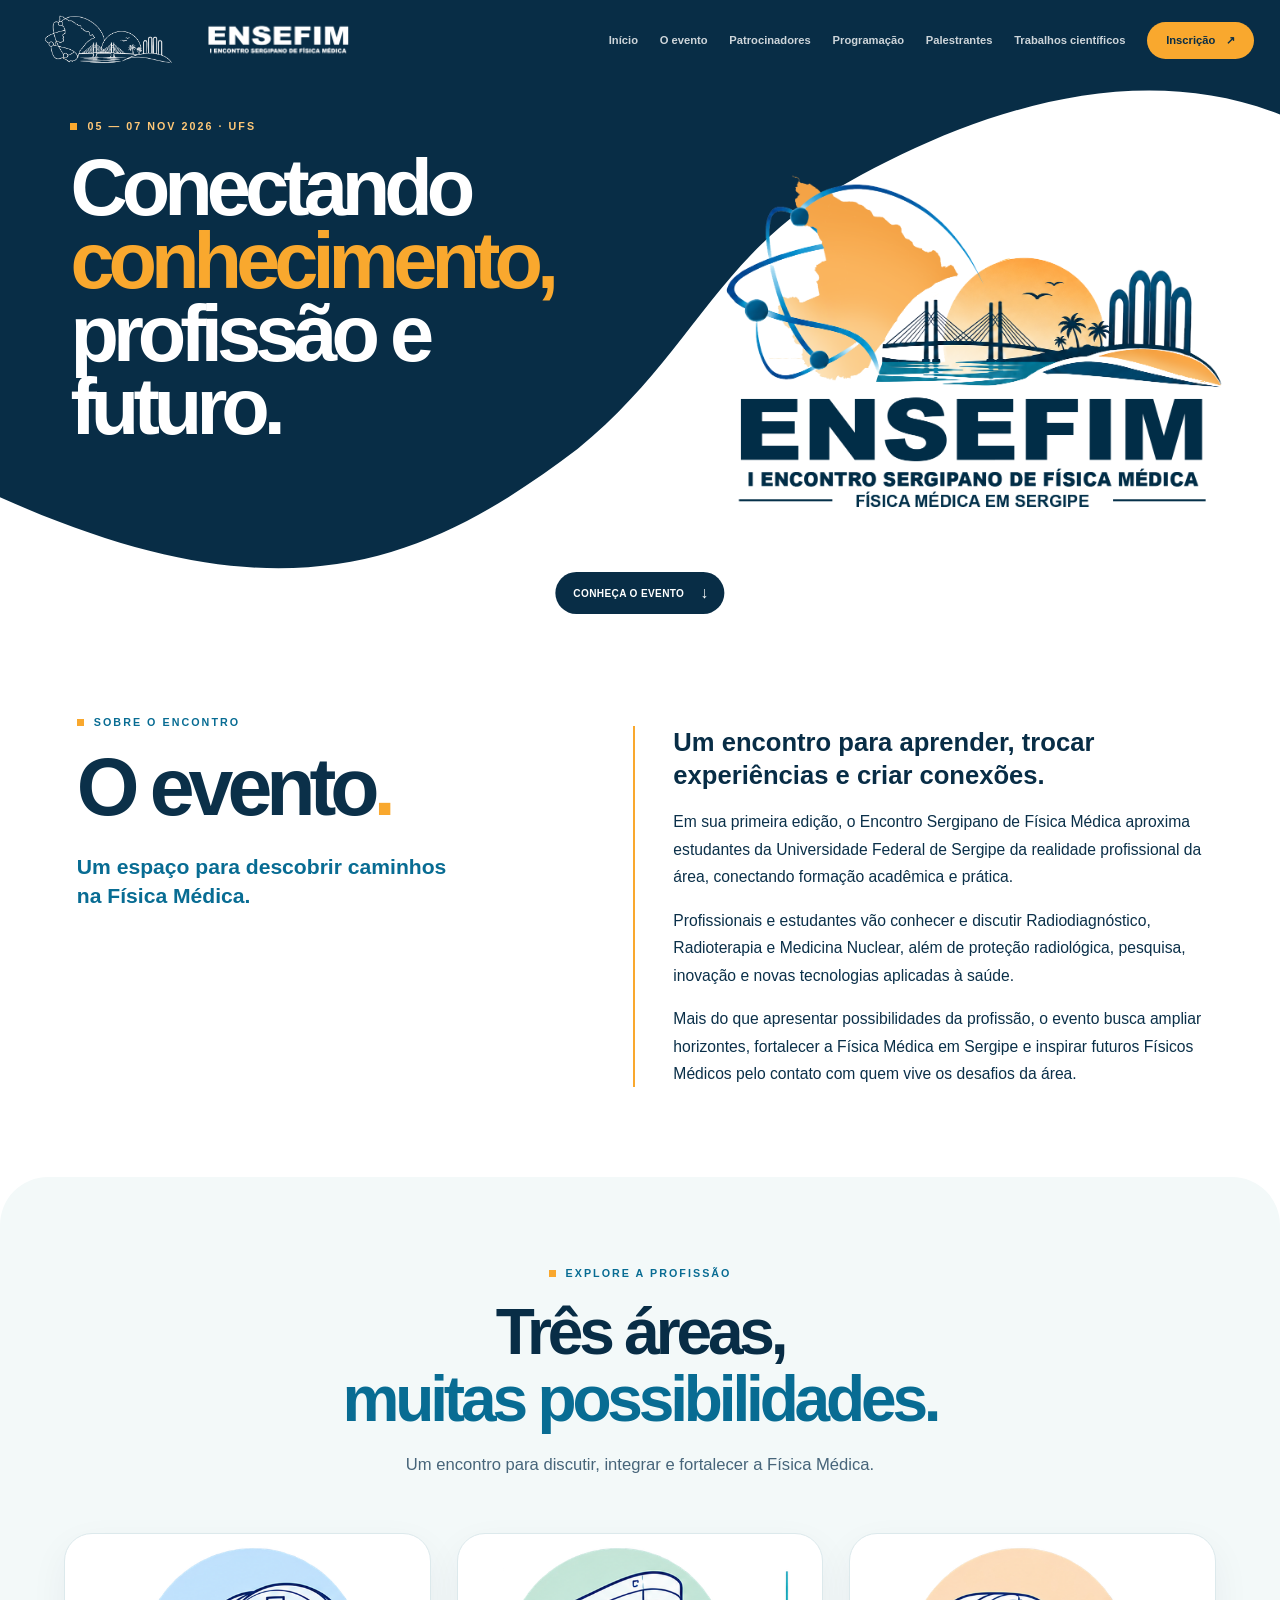
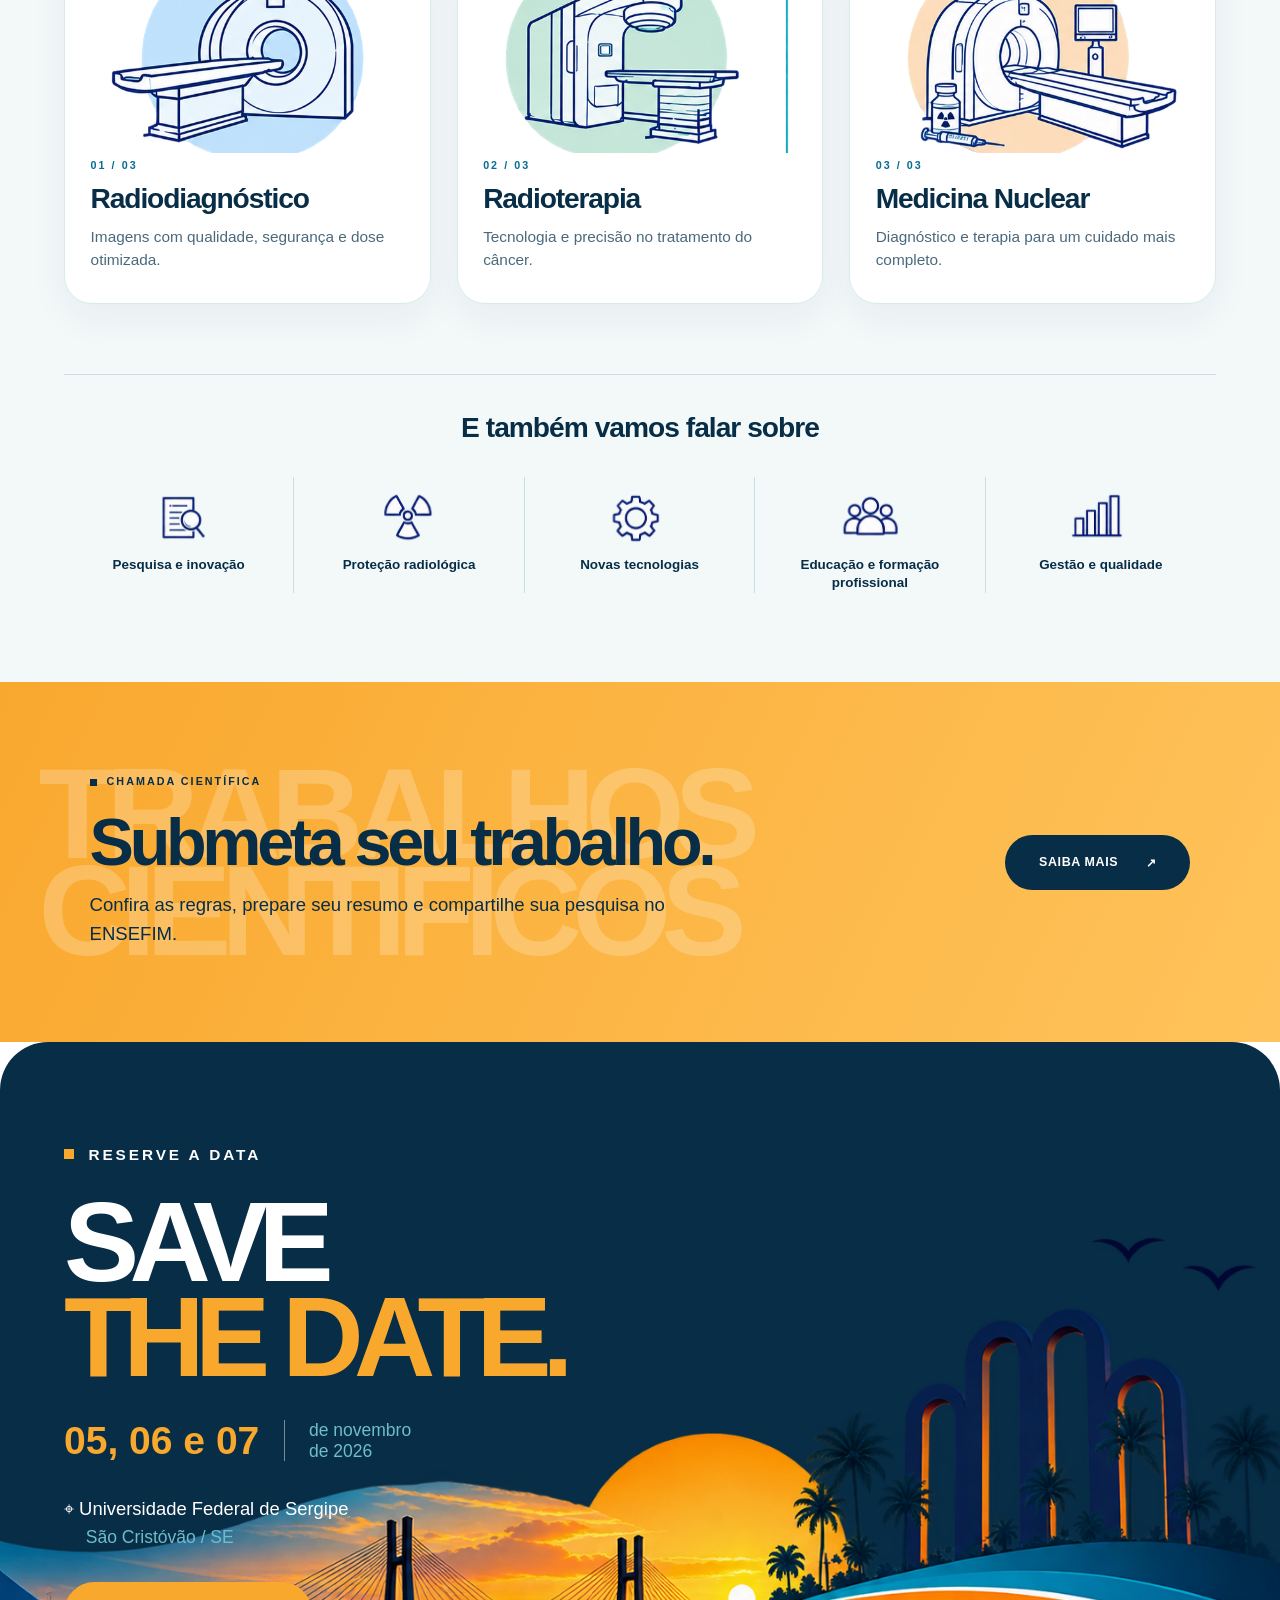
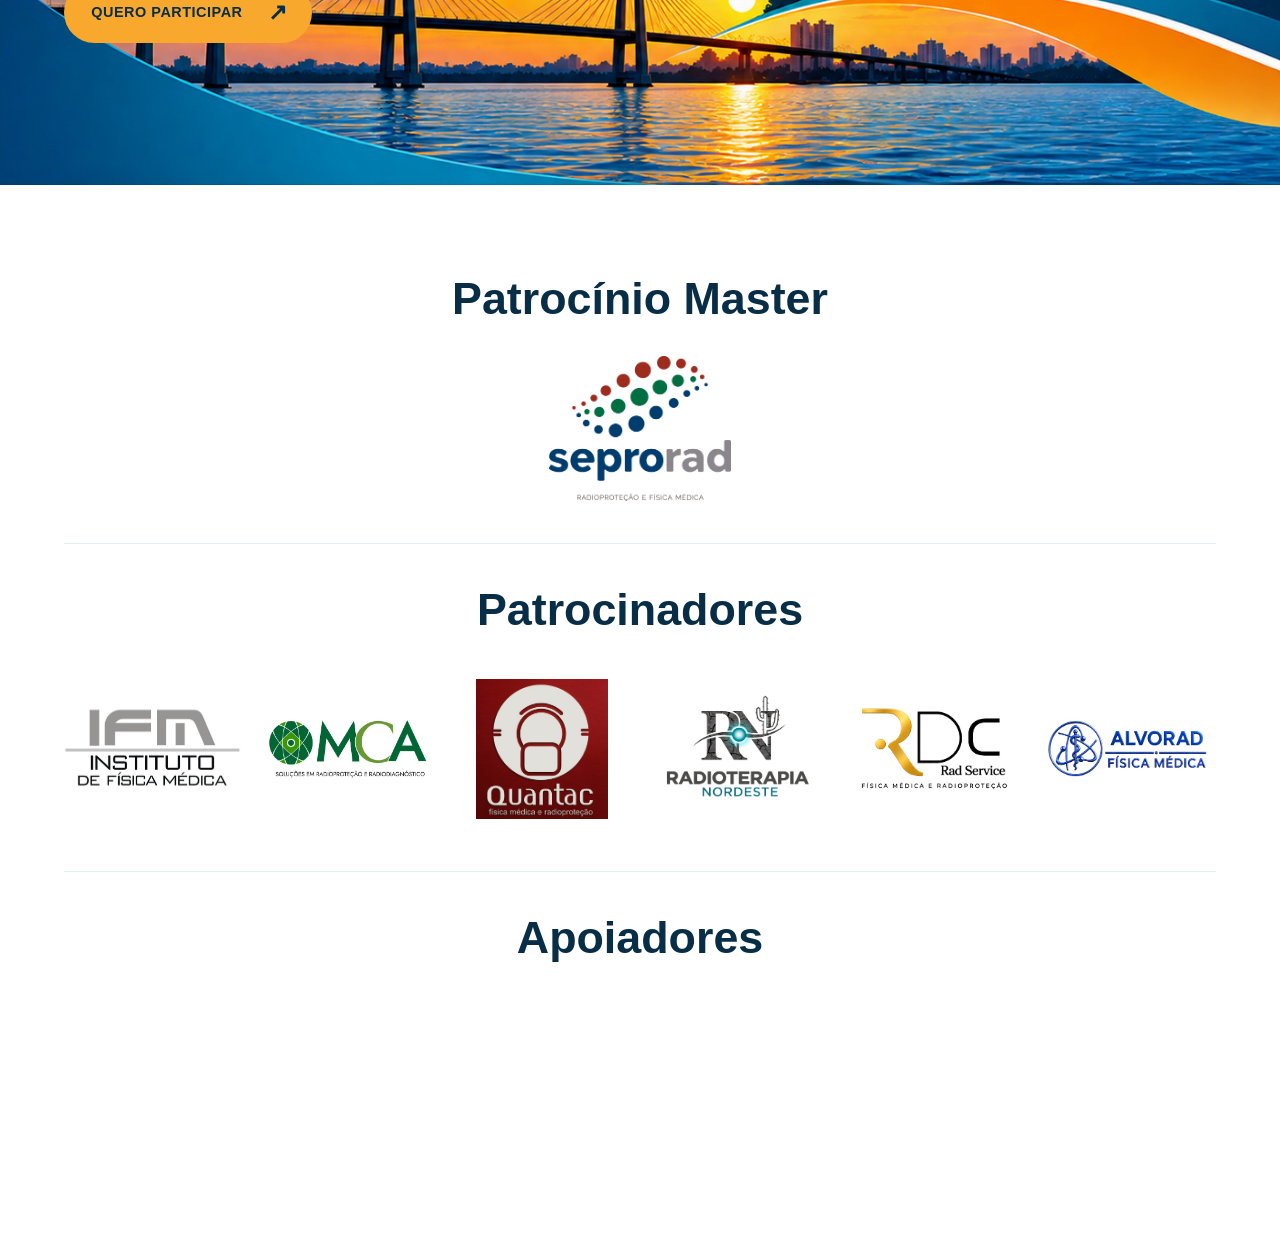
==== commit 4ab34cdc: "Amplia logos de Alvorad, IFM e MCA nos patrocinadores" ====
--- a/index.html
+++ b/index.html
@@ -10,7 +10,7 @@
     <link rel="preconnect" href="https://fonts.googleapis.com" />
     <link rel="preconnect" href="https://fonts.gstatic.com" crossorigin />
     <link href="https://fonts.googleapis.com/css2?family=DM+Sans:wght@400;500;600;700&family=Syne:wght@600;700;800&display=swap" rel="stylesheet" />
-    <link rel="stylesheet" href="styles.css?v=20261026-6" />
+    <link rel="stylesheet" href="styles.css?v=20261026-7" />
   </head>
   <body>
     <header class="site-header" id="inicio">
--- a/styles.css
+++ b/styles.css
@@ -193,6 +193,9 @@
 .sponsor-logo img { display: block; width: auto; height: auto; max-width: 100%; max-height: 140px; object-fit: contain; }
 .sponsor-logos-patrons { display: grid; grid-template-columns: repeat(6, minmax(0, 1fr)); gap: 20px; }
 .sponsor-logos-patrons .sponsor-logo { width: 100%; }
+.sponsor-logos-patrons img[src*="/alvorad.png"],
+.sponsor-logos-patrons img[src*="/ifm.png"] { transform: scale(1.2); }
+.sponsor-logos-patrons img[src*="/mca.png"] { transform: scale(1.1); }
 @media (min-width: 601px) and (max-width: 900px) {
   .sponsor-logos-patrons { grid-template-columns: repeat(3, minmax(0, 1fr)); }
 }
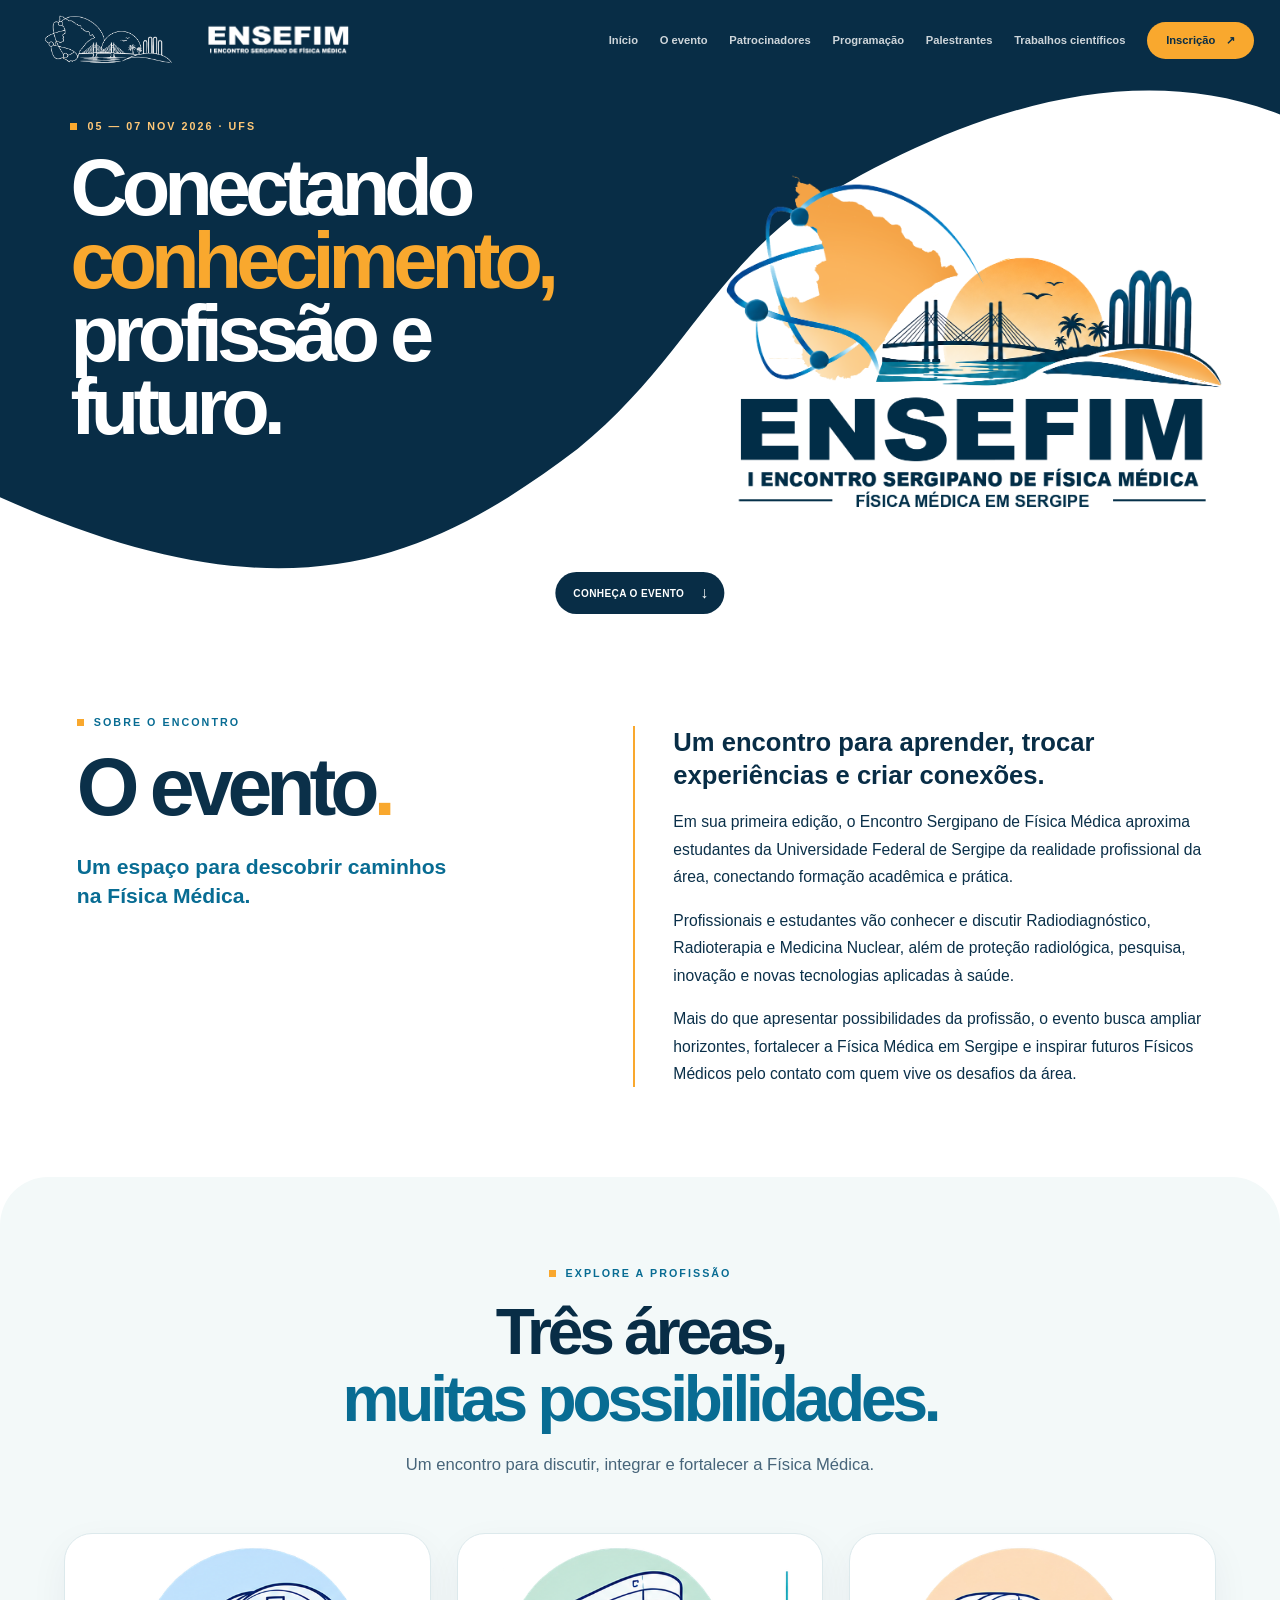
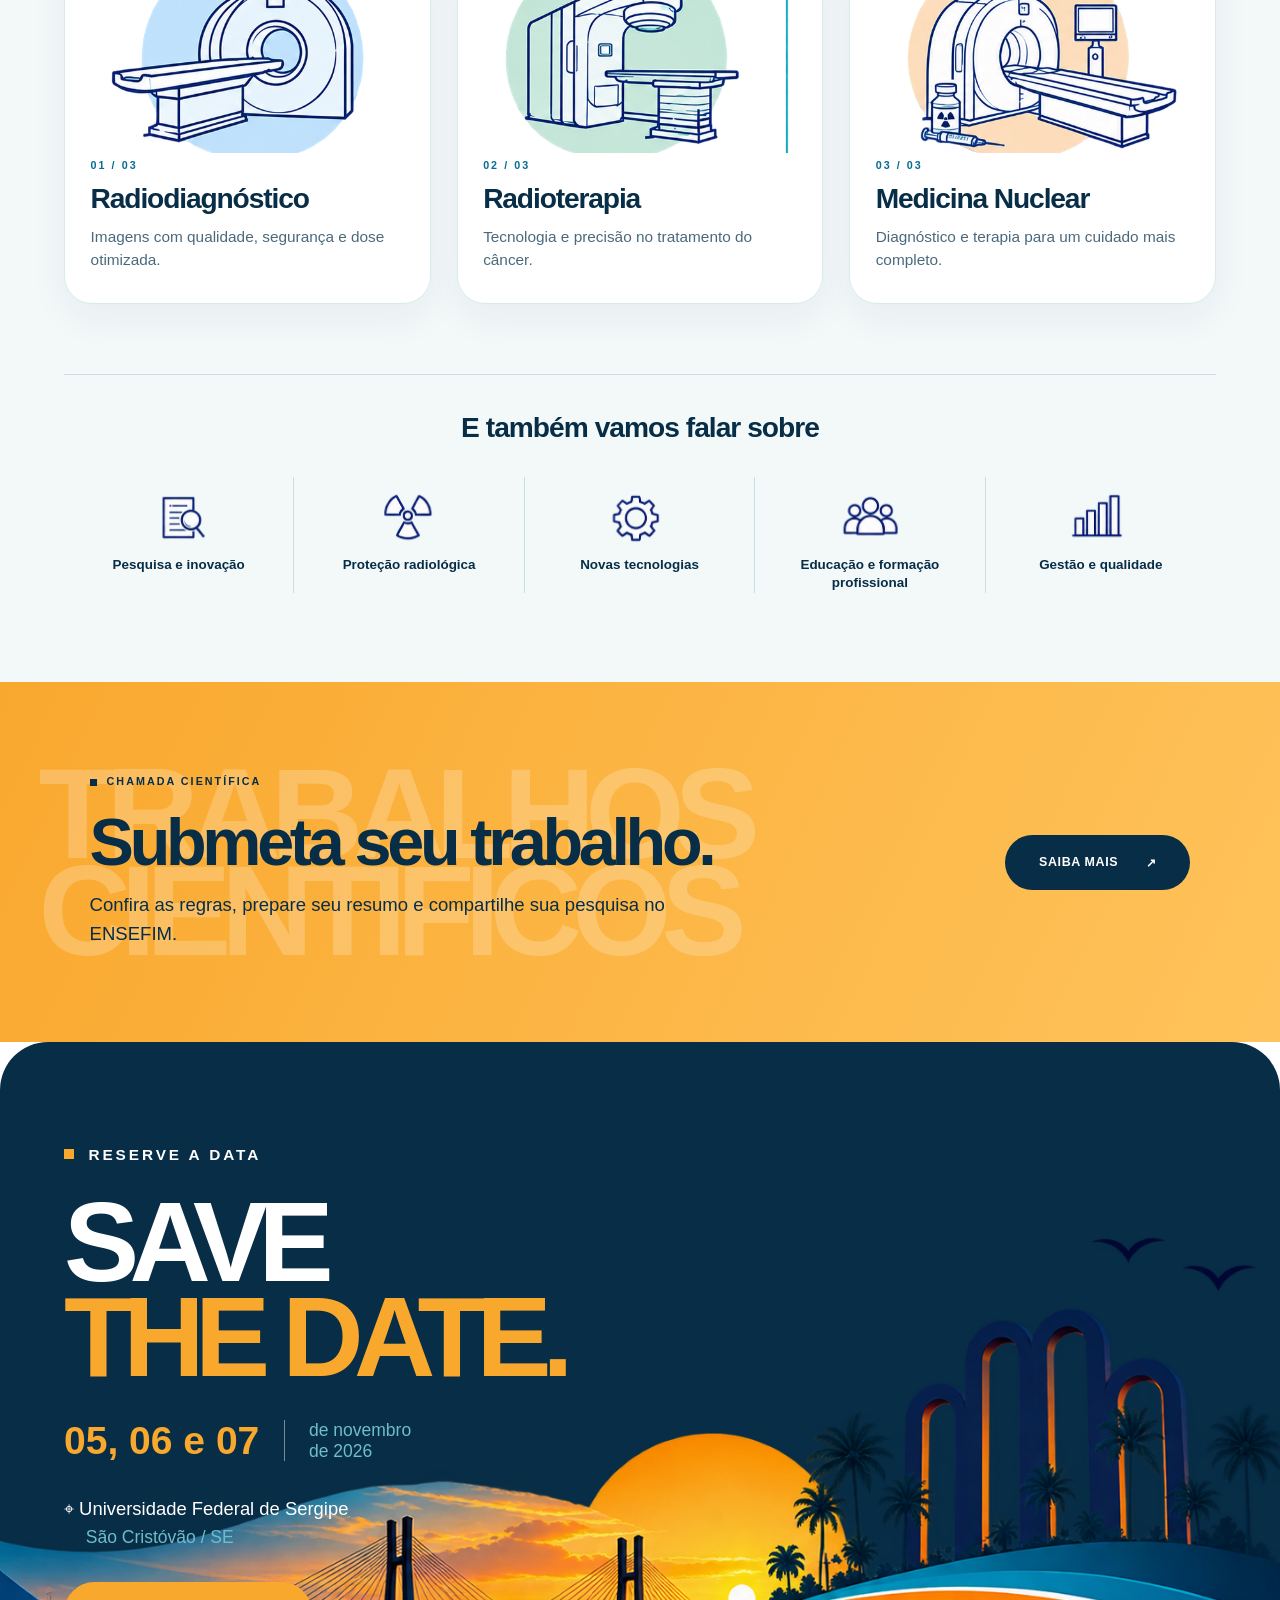
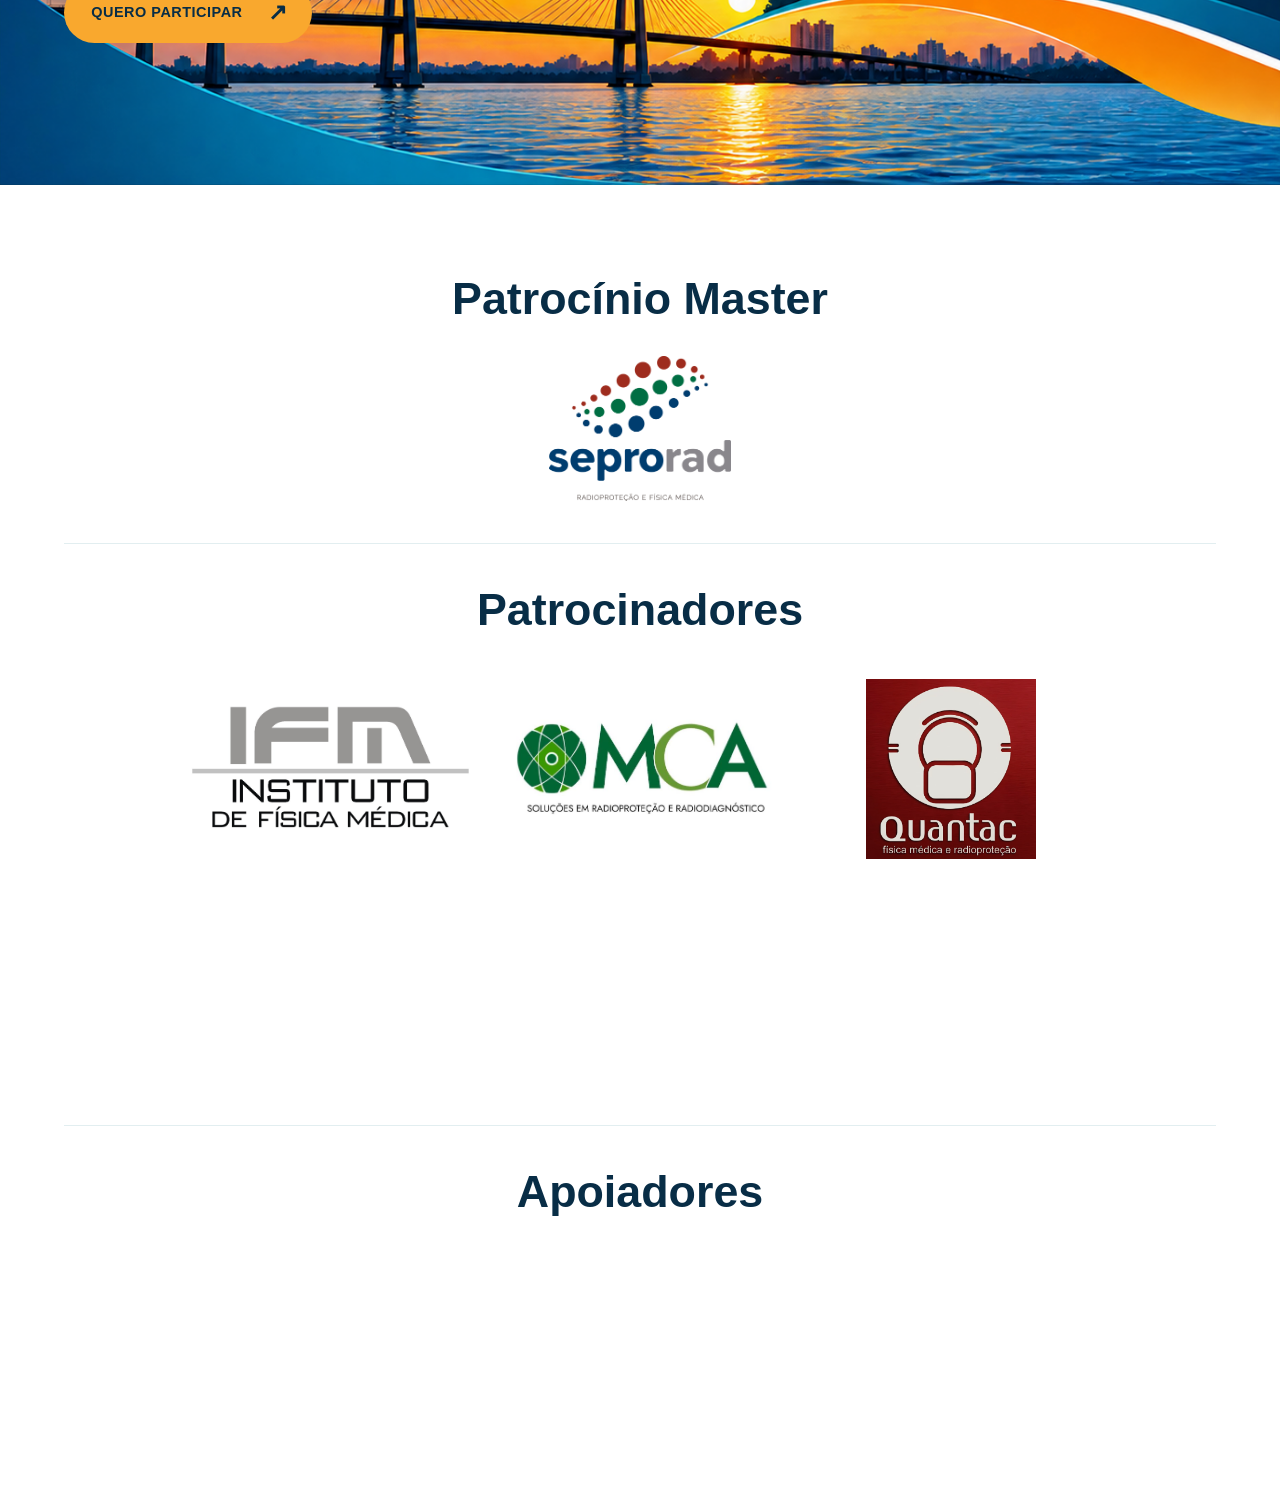
==== commit b674518c: "Aumenta logos dos patrocinadores e organiza em duas linhas" ====
--- a/index.html
+++ b/index.html
@@ -10,7 +10,7 @@
     <link rel="preconnect" href="https://fonts.googleapis.com" />
     <link rel="preconnect" href="https://fonts.gstatic.com" crossorigin />
     <link href="https://fonts.googleapis.com/css2?family=DM+Sans:wght@400;500;600;700&family=Syne:wght@600;700;800&display=swap" rel="stylesheet" />
-    <link rel="stylesheet" href="styles.css?v=20261026-7" />
+    <link rel="stylesheet" href="styles.css?v=20261026-8" />
   </head>
   <body>
     <header class="site-header" id="inicio">
@@ -156,7 +156,7 @@
           <h2>Patrocinadores</h2>
           <div class="sponsor-logos sponsor-logos-patrons">
             <a class="sponsor-logo" href="https://www.instagram.com/ifm.med?srtk=MTR3N3ZzcHJ5NGJ1eQ==" target="_blank" rel="noopener noreferrer" aria-label="IFM — abrir Instagram em nova aba"><img src="assets/patrocinadores/ifm.png" alt="IFM — Instituto de Física Médica" width="240" height="160" loading="lazy" /></a>
-            <div class="sponsor-logo"><img src="assets/patrocinadores/mca.png" alt="MCA — Soluções em Radioproteção e Radiodiagnóstico" width="240" height="160" loading="lazy" /></div>
+            <a class="sponsor-logo" href="https://www.instagram.com/mca_radioprotecao?rpxt=MWZpN2VhNnJjM21nMA==" target="_blank" rel="noopener noreferrer" aria-label="MCA — abrir Instagram em nova aba"><img src="assets/patrocinadores/mca.png" alt="MCA — Soluções em Radioproteção e Radiodiagnóstico" width="240" height="160" loading="lazy" /></a>
             <a class="sponsor-logo" href="https://www.instagram.com/quantacfm/" target="_blank" rel="noopener noreferrer" aria-label="Quantac — abrir Instagram em nova aba"><img src="assets/patrocinadores/quantac.png" alt="Quantac" width="240" height="160" loading="lazy" /></a>
             <a class="sponsor-logo" href="https://www.instagram.com/radioterapianordeste?srtk=dHprbDB6ZDdiazZy" target="_blank" rel="noopener noreferrer" aria-label="Radioterapia Nordeste — abrir Instagram em nova aba"><img src="assets/patrocinadores/radioterapia-nordeste.png?v=20261026-2" alt="Radioterapia Nordeste" width="240" height="160" loading="lazy" /></a>
             <a class="sponsor-logo" href="https://www.instagram.com/rdc.radservice?srtk=bWdjZnBvYzg0eGVu" target="_blank" rel="noopener noreferrer" aria-label="RDC — abrir Instagram em nova aba"><img src="assets/patrocinadores/rdc.png?v=20261026-2" alt="RDC — Rad Service" width="240" height="160" loading="lazy" /></a>
--- a/styles.css
+++ b/styles.css
@@ -191,14 +191,12 @@
 a.sponsor-logo:hover { transform: translateY(-4px); box-shadow: 0 8px 28px rgba(0, 59, 88, .1); }
 a.sponsor-logo:focus-visible { outline: 3px solid var(--orange); outline-offset: 5px; }
 .sponsor-logo img { display: block; width: auto; height: auto; max-width: 100%; max-height: 140px; object-fit: contain; }
-.sponsor-logos-patrons { display: grid; grid-template-columns: repeat(6, minmax(0, 1fr)); gap: 20px; }
-.sponsor-logos-patrons .sponsor-logo { width: 100%; }
+.sponsor-logos-patrons { display: grid; grid-template-columns: repeat(3, minmax(0, 1fr)); gap: 24px 32px; max-width: 900px; margin-left: auto; margin-right: auto; }
+.sponsor-logos-patrons .sponsor-logo { width: 100%; min-height: 190px; }
+.sponsor-logos-patrons img { width: 240px; max-height: 180px; }
 .sponsor-logos-patrons img[src*="/alvorad.png"],
 .sponsor-logos-patrons img[src*="/ifm.png"] { transform: scale(1.2); }
 .sponsor-logos-patrons img[src*="/mca.png"] { transform: scale(1.1); }
-@media (min-width: 601px) and (max-width: 900px) {
-  .sponsor-logos-patrons { grid-template-columns: repeat(3, minmax(0, 1fr)); }
-}
 .sponsor-tier-master { padding: 24px 0 30px; }
 .sponsor-logos-master { margin-top: 20px; }
 .sponsor-logos-master .sponsor-logo { width: 220px; min-height: 120px; }
@@ -209,6 +207,8 @@
   .sponsor-logos-patrons { grid-template-columns: repeat(2, minmax(0, 1fr)); }
   .sponsor-logo { width: calc(50% - 8px); min-height: 110px; padding: 8px; }
   .sponsor-logo img { max-height: 110px; }
+  .sponsor-logos-patrons .sponsor-logo { min-height: 140px; }
+  .sponsor-logos-patrons img { max-height: 130px; }
   .sponsor-logos-master .sponsor-logo { width: min(100%, 200px); }
   .sponsor-logos-master img { max-height: 130px; }
 }
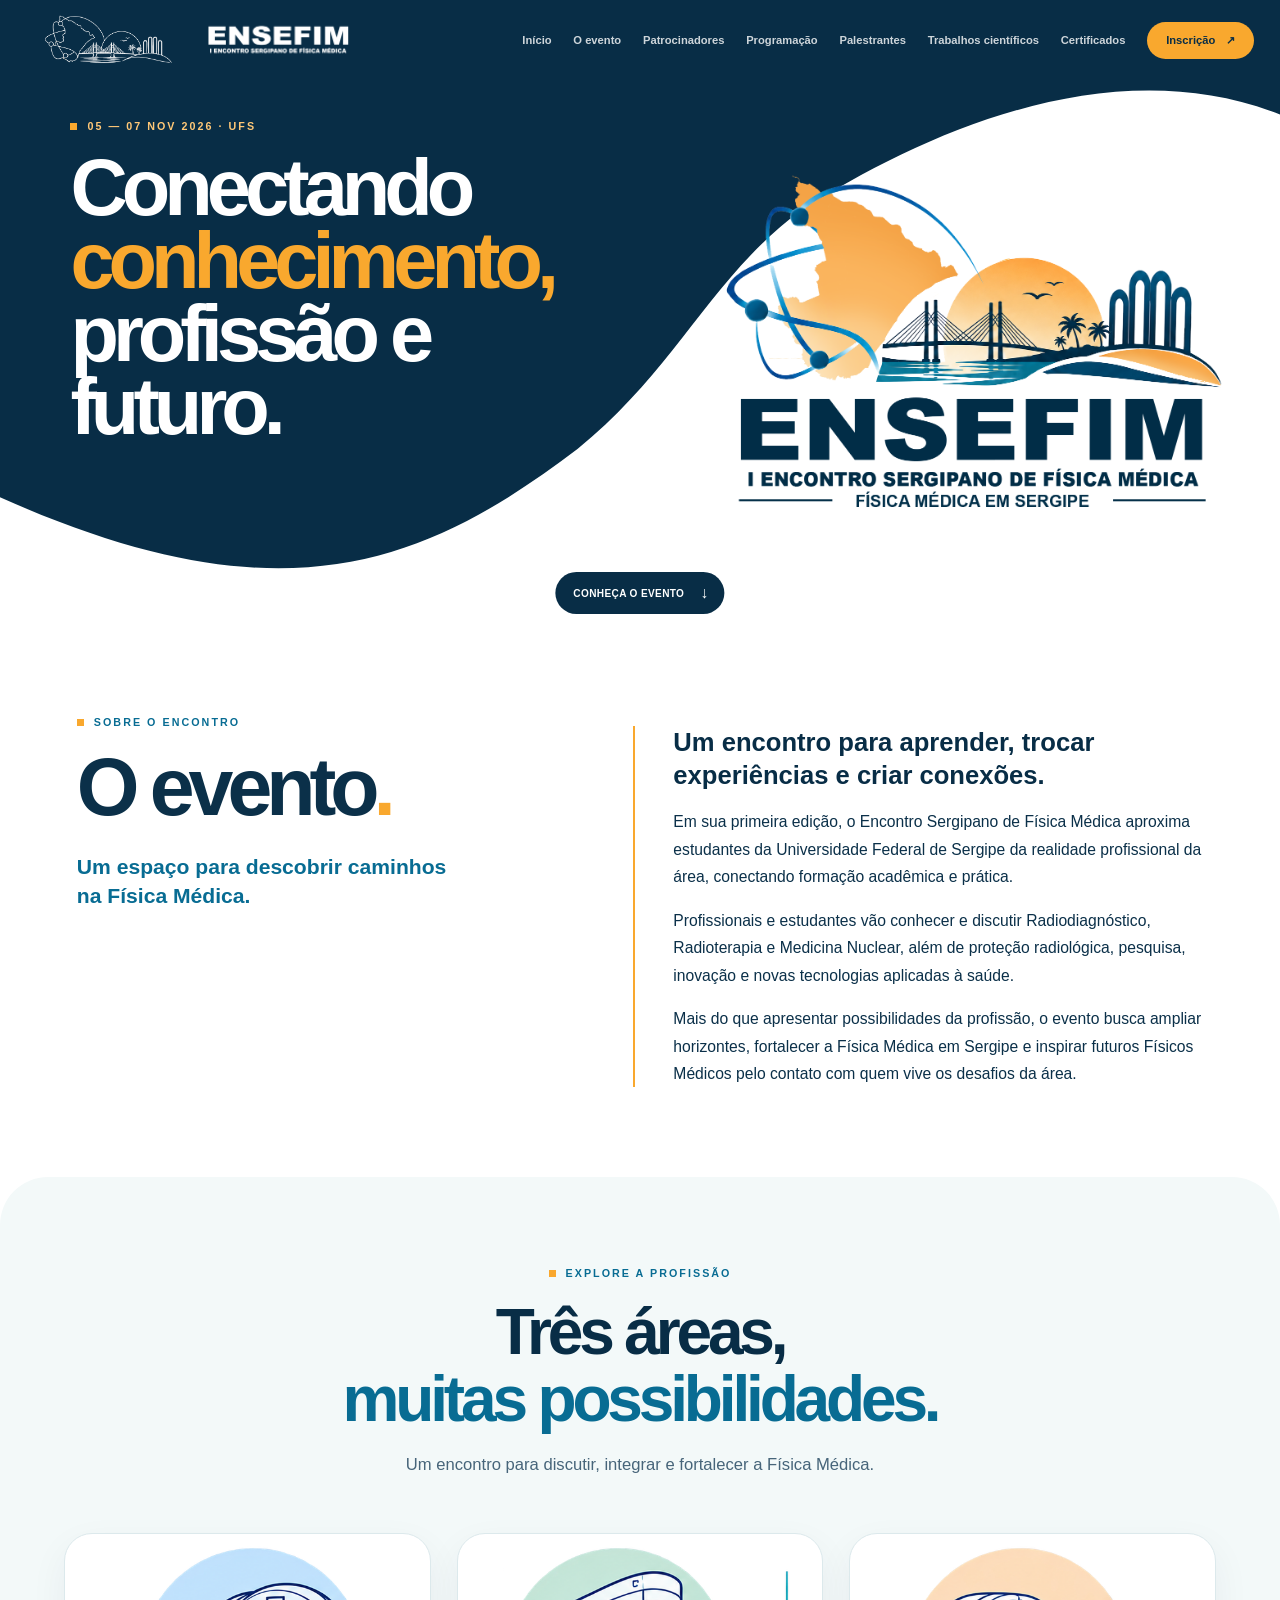
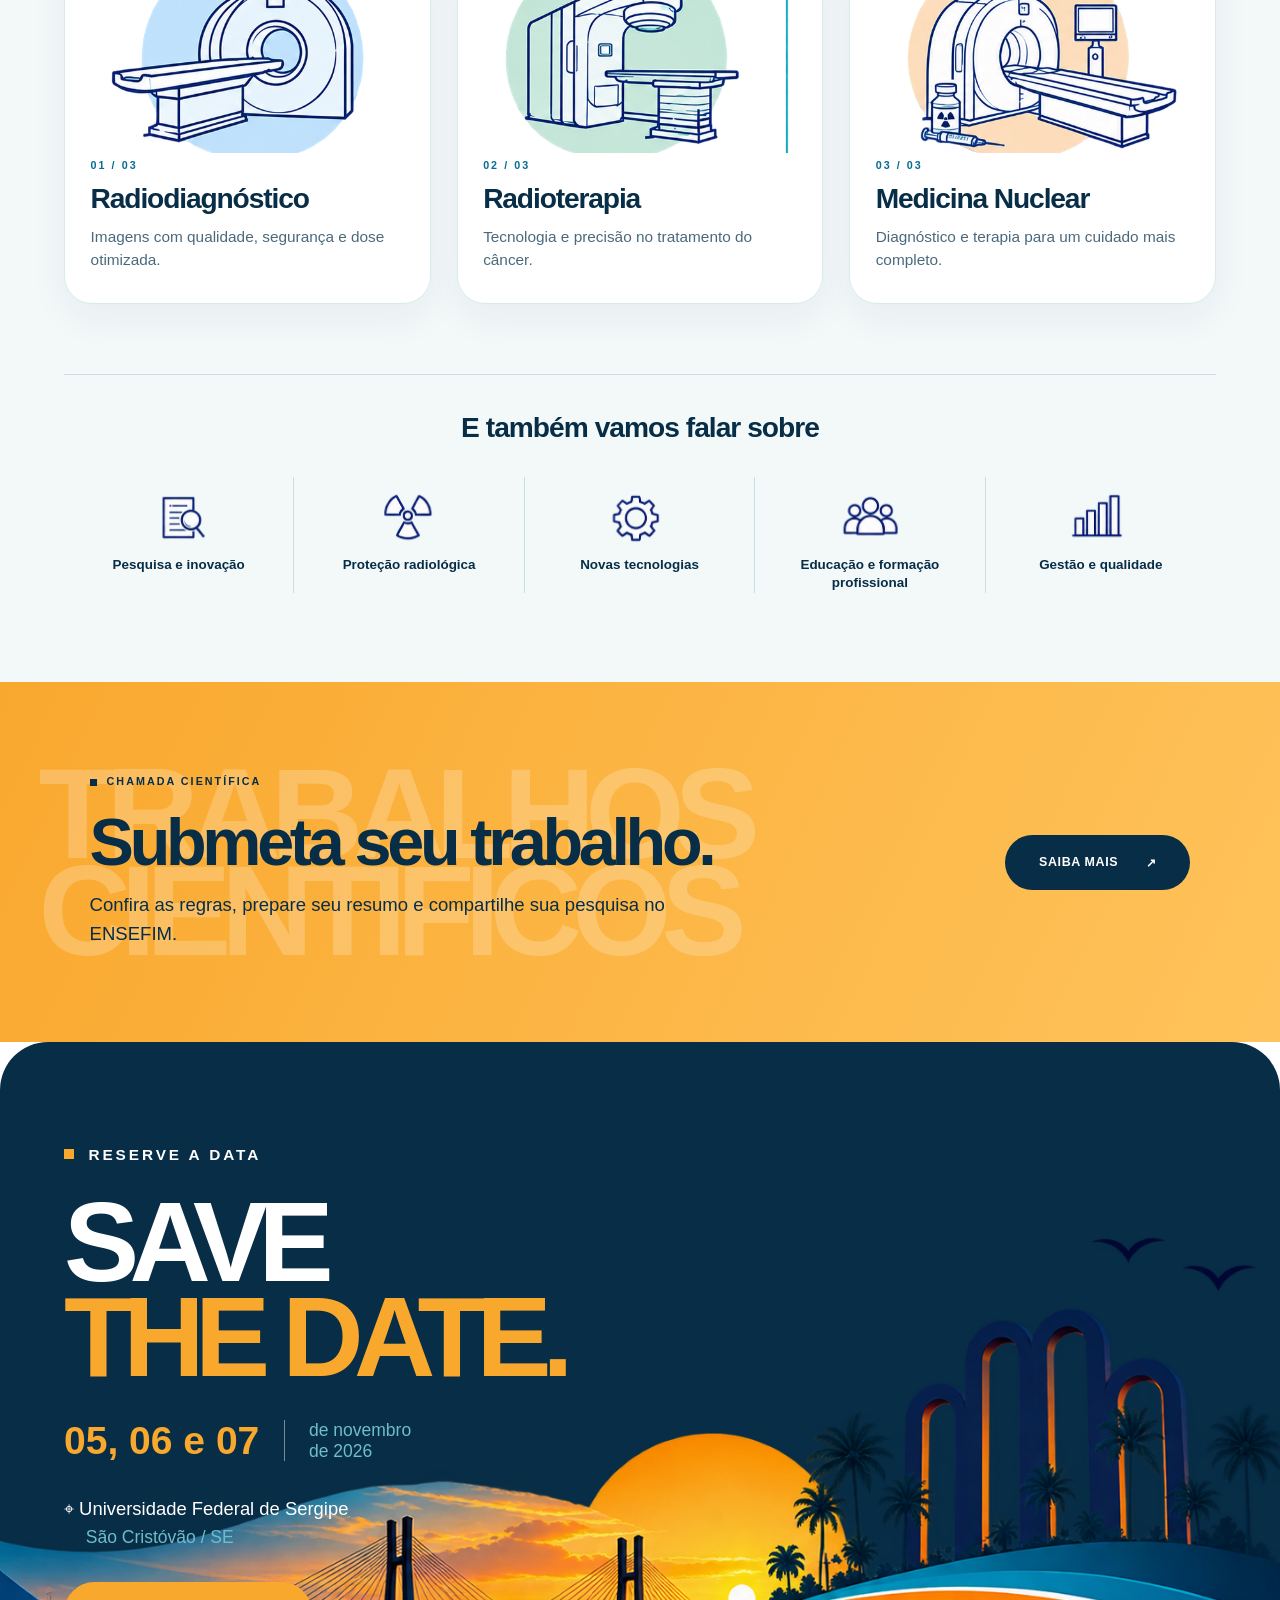
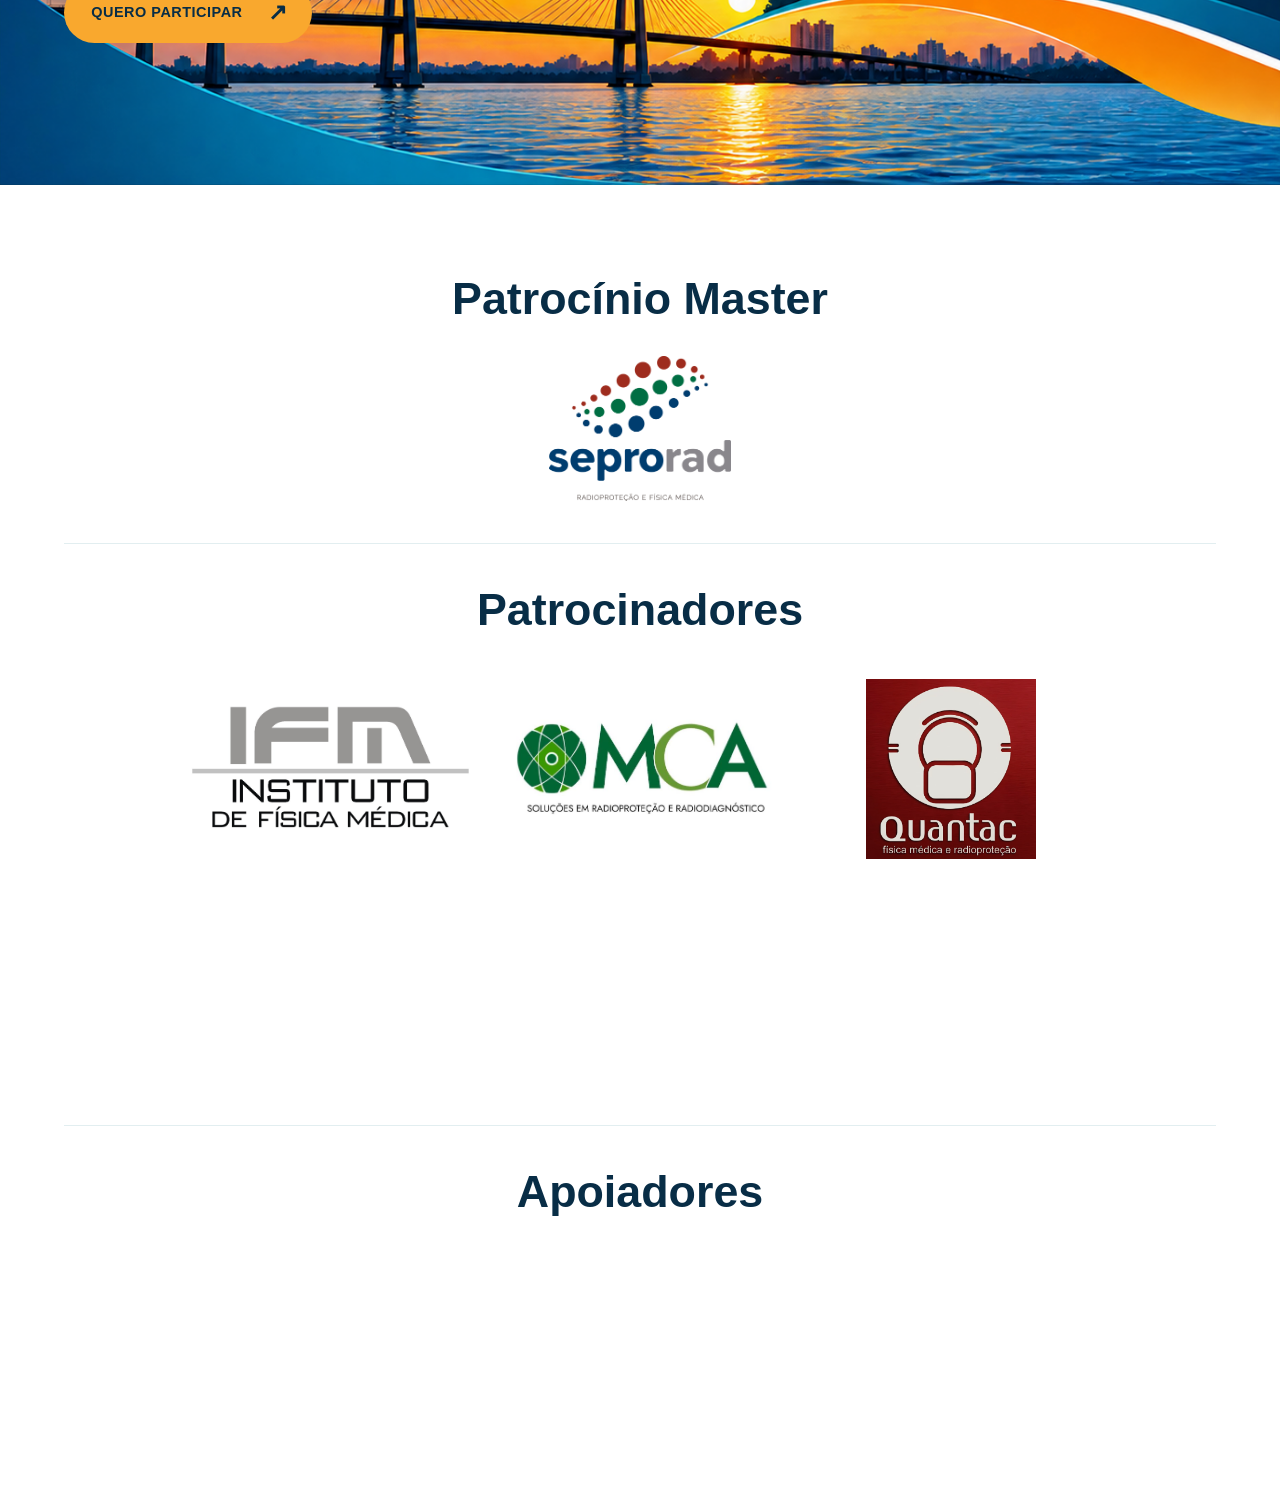
==== commit ca5a751d: "Adiciona consulta e validacao dos certificados por nome e codigo" ====
--- a/index.html
+++ b/index.html
@@ -29,6 +29,7 @@
         <a href="programacao.html">Programação</a>
         <a href="palestrantes.html">Palestrantes</a>
         <a href="trabalhos.html">Trabalhos científicos</a>
+        <a href="certificados.html">Certificados</a>
         <a class="nav-cta" href="inscricao.html">Inscrição <span>↗</span></a>
       </nav>
     </header>
@@ -167,8 +168,9 @@
           <h2>Apoiadores</h2>
           <div class="sponsor-logos sponsor-logos-supporters">
             <a class="sponsor-logo" href="https://www.instagram.com/becuries/?hl=pt" target="_blank" rel="noopener noreferrer" aria-label="Becuries — abrir Instagram em nova aba"><img src="assets/patrocinadores/becuries.png" alt="Becuries" width="240" height="160" loading="lazy" /></a>
+            <a class="sponsor-logo" href="https://www.instagram.com/radiacaoparaleigos/" target="_blank" rel="noopener noreferrer" aria-label="Radiação para Leigos — abrir Instagram em nova aba"><img src="assets/patrocinadores/radiacao-para-leigos.png" alt="Radiação para Leigos" width="240" height="160" loading="lazy" /></a>
             <a class="sponsor-logo" href="https://www.mrionline.com.br/" target="_blank" rel="noopener noreferrer" aria-label="MRI Online — abrir site em nova aba"><img src="assets/patrocinadores/mri-online.png" alt="MRI Online" width="240" height="160" loading="lazy" /></a>
-            <a class="sponsor-logo" href="https://www.instagram.com/radiacaoparaleigos/" target="_blank" rel="noopener noreferrer" aria-label="Radiação para Leigos — abrir Instagram em nova aba"><img src="assets/patrocinadores/radiacao-para-leigos.png" alt="Radiação para Leigos" width="240" height="160" loading="lazy" /></a>
+            <a class="sponsor-logo" href="https://www.instagram.com/fabiocopiadoraufs?vrfl=MTN2ejB2bzNhMTd2cw==" target="_blank" rel="noopener noreferrer" aria-label="Fábio Copiadora — abrir Instagram em nova aba"><img src="assets/patrocinadores/fabio.jpg" alt="Fábio Copiadora e Comunicação Visual — Artes Gráficas" width="526" height="310" loading="lazy" /></a>
           </div>
         </div>
       </section>
--- a/styles.css
+++ b/styles.css
@@ -574,6 +574,10 @@
   margin: 20px 0 24px;
 }
 .registration-panel > p:not(.eyebrow) { color: #47657a; font-size: 1rem; line-height: 1.7; margin: 0 0 32px; }
+.registration-deadline { margin: 0 0 28px; padding: 20px 24px; border: 2px solid var(--orange); border-radius: 16px; background: #fff3df; color: var(--navy); }
+.registration-deadline strong { display: block; font-size: 1.15rem; line-height: 1.4; }
+.registration-deadline p { margin: 8px 0 0; line-height: 1.6; }
+.registration-deadline time { font-weight: 700; }
 .registration-steps { border-top: 1px solid #dce9ec; margin: 0 0 36px; }
 .registration-steps > div {
   align-items: start;
@@ -1395,7 +1399,7 @@
 .program-heading { max-width: 720px; margin-bottom: 42px; }
 .program-heading h1 { color: var(--navy); font-family: var(--display); font-size: clamp(2.8rem, 5vw, 4.8rem); letter-spacing: -.07em; line-height: 1; margin: 18px 0; }
 .program-heading > p:last-child { color: #526d7e; line-height: 1.6; }
-.program-days { display: grid; grid-template-columns: repeat(3, minmax(0, 1fr)); gap: 14px; margin-bottom: 18px; }
+.program-days { display: grid; grid-template-columns: repeat(5, minmax(0, 1fr)); gap: 14px; margin-bottom: 18px; }
 .program-day { display: flex; flex-direction: column; gap: 8px; padding: 18px 22px; border: 1px solid #dce8e9; border-radius: 16px; background: #f4f7f7; color: var(--ink); text-align: left; cursor: pointer; transition: background .2s, border-color .2s, transform .2s; }
 .program-day:hover { transform: translateY(-2px); border-color: var(--cyan); }
 .program-day[aria-selected="true"] { border-color: var(--blue); background: var(--navy); color: #fff; }
@@ -1423,12 +1427,14 @@
 .program-person small { color: #68808e; font-size: .68rem; }
 .program-person strong { color: var(--ink); font-size: .84rem; line-height: 1.35; }
 .program-coming-soon { margin: 18px 0 0; color: #68808e; font-size: .85rem; }
+.program-session-details { margin: 18px 0 0; line-height: 1.5; }
+.program-session-details a { color: var(--blue); font-weight: 600; text-underline-offset: 3px; }
 .program-item-break .program-event { display: flex; align-items: center; gap: 14px; border-color: #f1d9b5; background: #fff9ef; }
 .program-item-break .program-event h3 { font-size: 1.1rem; }
 @media (max-width: 600px) {
   .program-section { padding: 54px 20px 72px; }
   .program-heading { margin-bottom: 30px; }
-  .program-days { gap: 8px; }
+  .program-days { grid-template-columns: repeat(2, minmax(0, 1fr)); gap: 8px; }
   .program-day { padding: 14px 12px; }
   .program-day strong { font-size: 1.08rem; }
   .program-panel { min-height: 200px; }
@@ -1458,6 +1464,7 @@
 .program-panel { min-height: 0; padding: 8px 0 32px; border: 0; border-radius: 0; background: transparent; box-shadow: none; }
 .program-panel h2 { margin: 0 0 24px; }
 .program-period { margin: -14px 0 24px; }
+.program-timeline + .program-period { margin: 20px 0 28px; padding-top: 24px; border-top: 1px solid #e5e7eb; }
 .program-timeline { position: relative; display: grid; gap: 0; }
 .program-timeline::before { position: absolute; top: 8px; bottom: 30px; left: 126px; width: 2px; background: #e5e7eb; content: ''; }
 .program-item { position: relative; grid-template-columns: 112px minmax(0, 1fr); gap: 32px; padding: 0 0 26px; }
@@ -1471,7 +1478,18 @@
 .program-people { display: grid; grid-template-columns: 1fr; gap: 12px; }
 .program-person { flex: initial; padding: 0; border: 0; border-radius: 0; background: transparent; }
 .program-person img { width: 50px; height: 50px; }
+.program-people-featured .program-person img { width: 66px; height: 66px; }
 .program-person strong { color: var(--blue); font-size: .9rem; }
+.program-presentations { display: grid; gap: 24px; }
+.program-poster-day + .program-poster-day { margin-top: 40px; padding-top: 32px; border-top: 1px solid #e7eeee; }
+.program-poster-day > h3 { margin: 0 0 24px; color: var(--navy); font-family: var(--display); font-size: 1.2rem; }
+.program-poster-day > .program-timeline + .program-period { margin-top: 28px; }
+.program-posters .program-presentations { margin-top: 24px; }
+.program-poster-author { margin: 0; color: var(--blue); font-weight: 600; line-height: 1.5; }
+.program-presentation h4 { margin: 0 0 12px; color: var(--navy); font-size: 1rem; line-height: 1.5; }
+.program-person > .program-presenter-photo { display: block; flex: none; width: 50px; height: 50px; overflow: visible; border: 0; border-radius: 0; background: transparent; }
+.program-presentation .program-presenter-photo img { display: block; width: 50px; height: 50px; max-width: none; border: 0; border-radius: 0; background: transparent; object-fit: contain; object-position: center; }
+.program-presentation .program-presenter-photo img[src$="perfil-azul.svg"] { box-sizing: border-box; border: 2px solid #8dd5ed; border-radius: 50%; }
 .program-item-break .program-event { display: flex; align-items: center; gap: 14px; padding: 0; border: 0; background: transparent; }
 .program-item-break .program-event h3 { font-size: 1rem; }
 @media (max-width: 600px) {
@@ -1499,3 +1517,5 @@
   .speaker-dialog-program-compact .speaker-profile { grid-template-columns: 1fr; gap: 16px; padding: 0 20px 22px; }
   .speaker-dialog-program-compact .speaker-photo { max-width: 140px; }
 }
+
+.program-day:has(> strong:only-child) { justify-content: center; }
